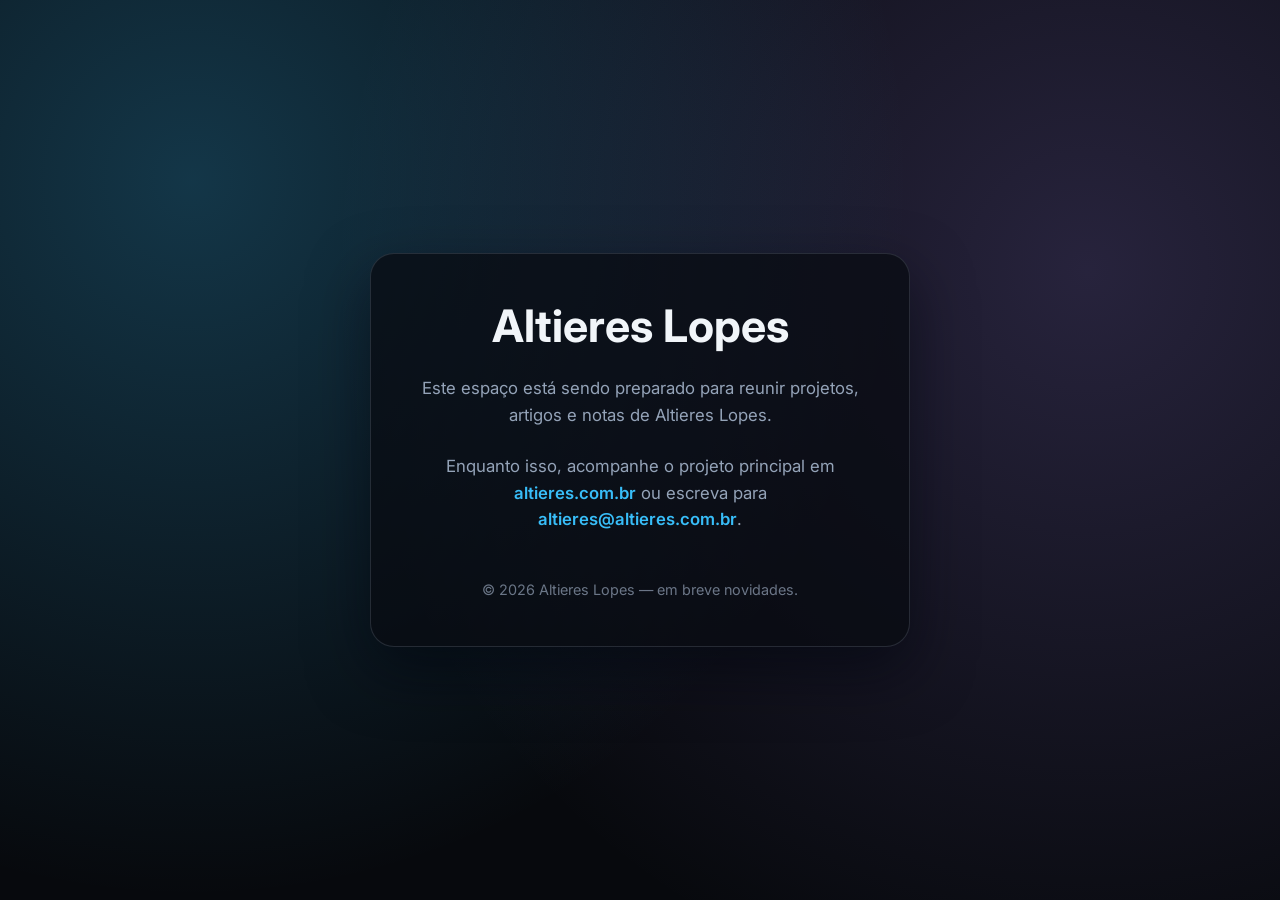
==== index.html @ b50a8c2a "first commit" ====
<!DOCTYPE html>
<html lang="pt-BR">
  <head>
    <meta charset="utf-8" />
    <meta name="viewport" content="width=device-width, initial-scale=1" />
    <title>Altieres Lopes — site em construção</title>
    <link rel="preconnect" href="https://fonts.googleapis.com" />
    <link rel="preconnect" href="https://fonts.gstatic.com" crossorigin />
    <link href="https://fonts.googleapis.com/css2?family=Inter:wght@500;700&display=swap" rel="stylesheet" />
    <style>
      :root {
        --bg: #07090d;
        --fg: #f1f5f9;
        --muted: #94a3b8;
        --accent: #38bdf8;
      }
      * {
        box-sizing: border-box;
      }
      body {
        margin: 0;
        min-height: 100vh;
        display: grid;
        place-items: center;
        background: radial-gradient(circle at 15% 20%, rgba(56, 189, 248, 0.25), transparent 55%),
          radial-gradient(circle at 85% 30%, rgba(167, 139, 250, 0.2), transparent 60%),
          var(--bg);
        font-family: 'Inter', system-ui, -apple-system, BlinkMacSystemFont, 'Segoe UI', sans-serif;
        color: var(--fg);
        text-align: center;
        padding: 3rem 1.5rem;
      }
      main {
        max-width: 540px;
        display: grid;
        gap: 1.5rem;
        background: rgba(8, 11, 18, 0.75);
        border: 1px solid rgba(148, 163, 184, 0.2);
        border-radius: 24px;
        padding: 3rem 2.5rem;
        box-shadow: 0 24px 60px rgba(2, 6, 14, 0.55);
      }
      h1 {
        margin: 0;
        font-size: clamp(2rem, 5vw, 2.8rem);
        line-height: 1.1;
      }
      p {
        margin: 0;
        color: var(--muted);
        font-size: 1.05rem;
        line-height: 1.6;
      }
      a {
        color: var(--accent);
        font-weight: 600;
        text-decoration: none;
      }
      a:hover,
      a:focus {
        text-decoration: underline;
      }
      footer {
        margin-top: 1.5rem;
        font-size: 0.9rem;
        color: rgba(148, 163, 184, 0.7);
      }
    </style>
  </head>
  <body>
    <main>
      <h1>Altieres Lopes</h1>
      <p>Este espaço está sendo preparado para reunir projetos, artigos e notas de Altieres Lopes.</p>
      <p>
        Enquanto isso, acompanhe o projeto principal em
        <a href="https://altieres.com.br">altieres.com.br</a> ou escreva para
        <a href="mailto:altieres@altieres.com.br">altieres@altieres.com.br</a>.
      </p>
      <footer>&copy; <span id="year"></span> Altieres Lopes — em breve novidades.</footer>
    </main>
    <script>
      document.getElementById('year').textContent = new Date().getFullYear();
    </script>
  </body>
</html>
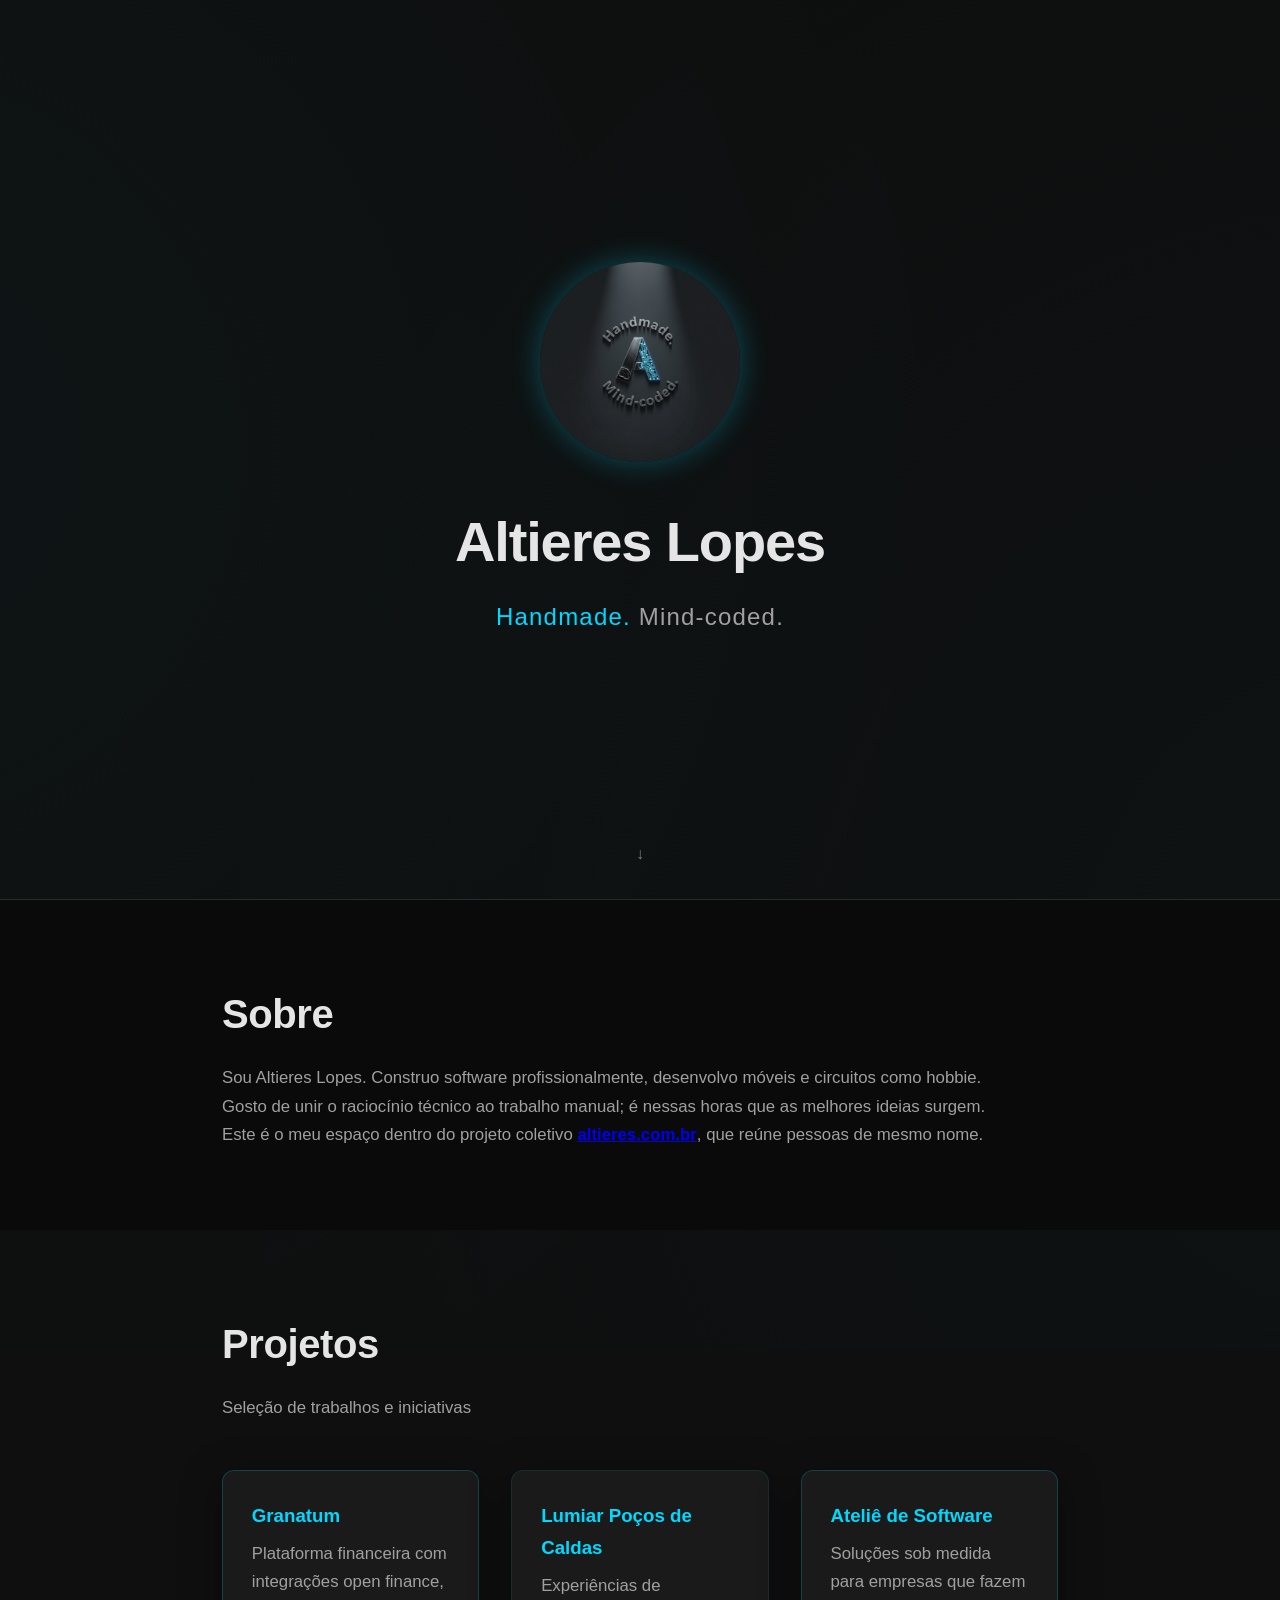
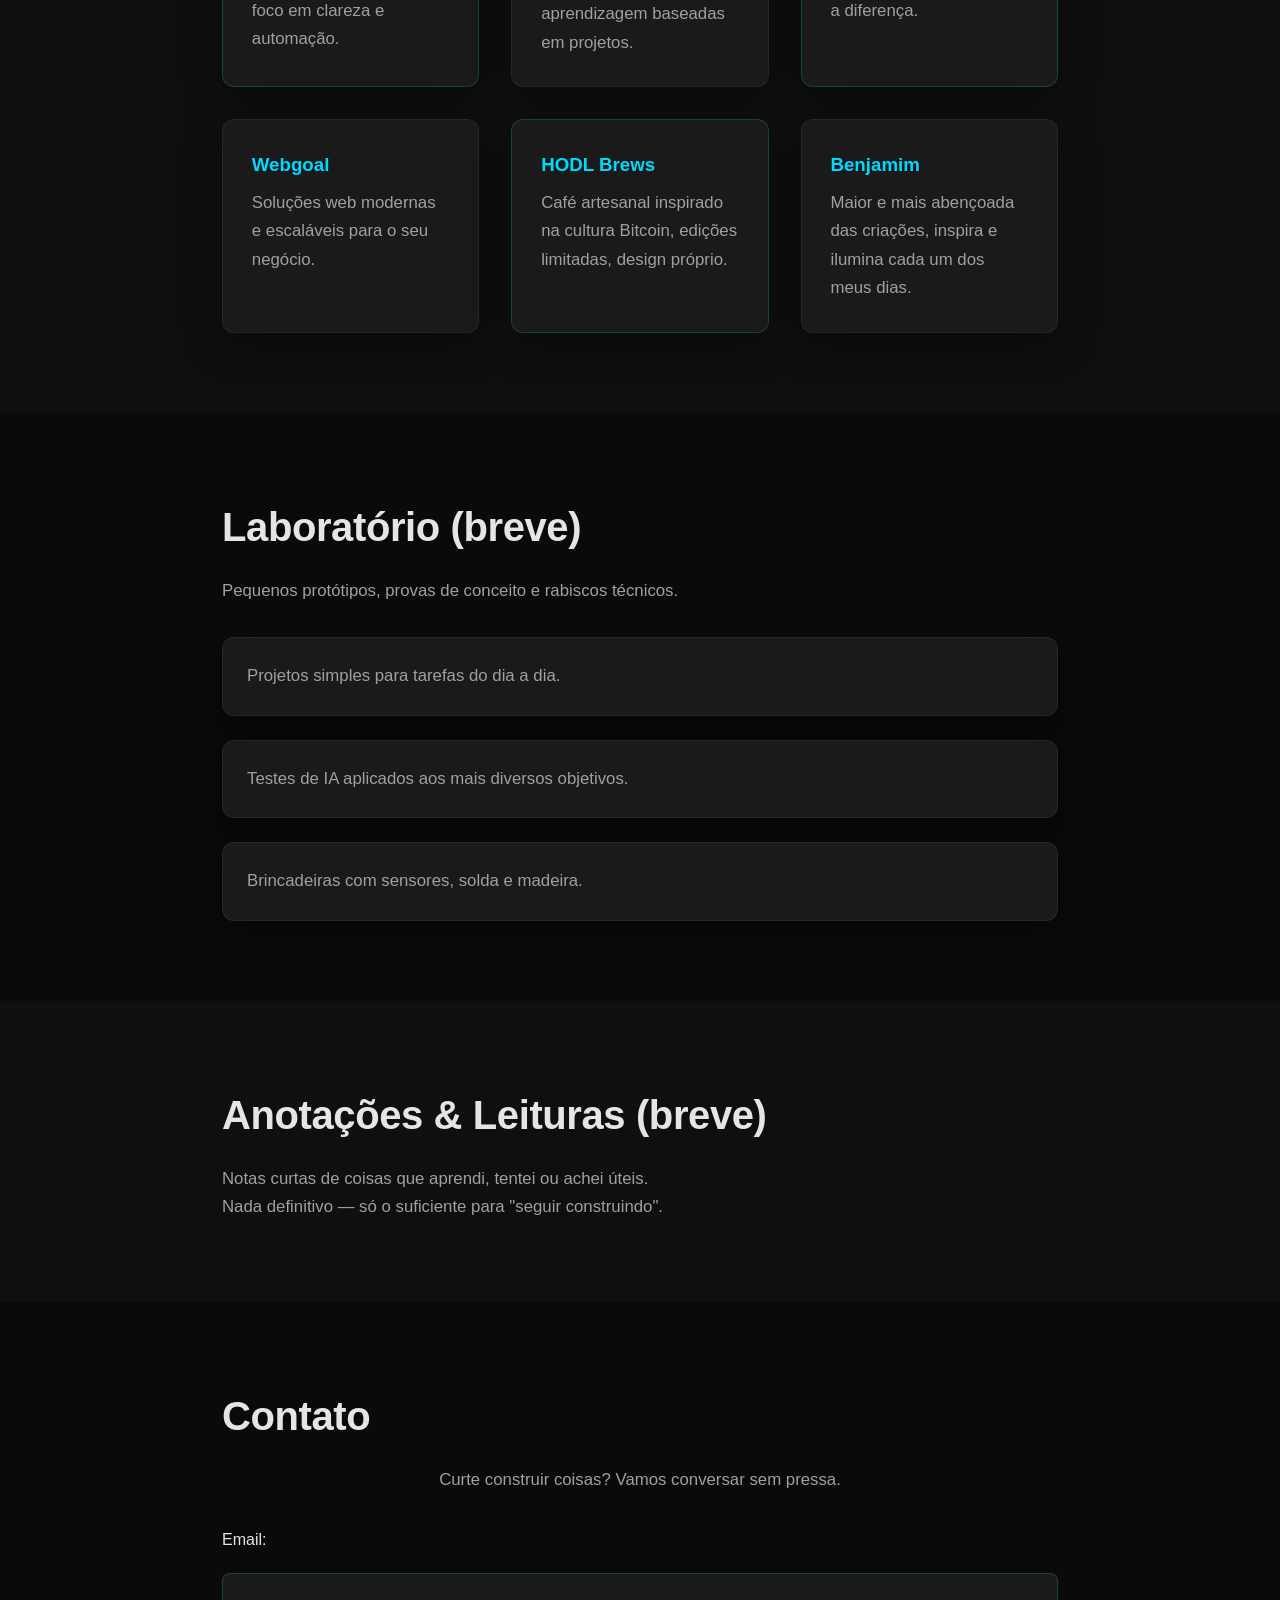
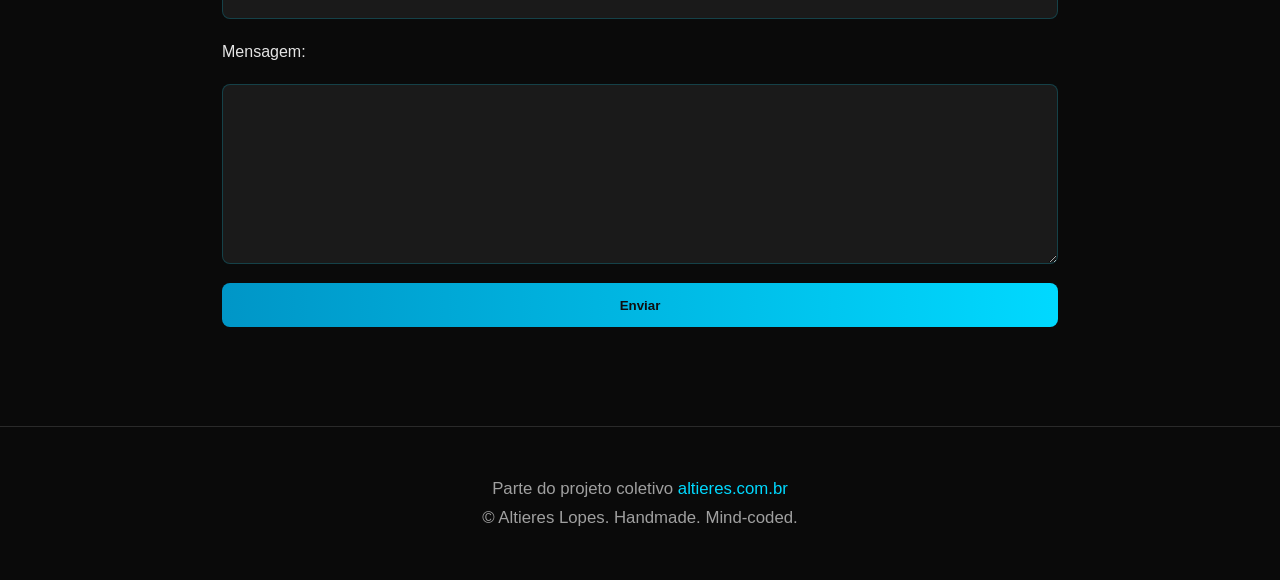
==== commit 5a11aca5: "site v1" ====
--- a/index.html
+++ b/index.html
@@ -1,85 +1,163 @@
 <!DOCTYPE html>
-<html lang="pt-BR">
-  <head>
-    <meta charset="utf-8" />
-    <meta name="viewport" content="width=device-width, initial-scale=1" />
-    <title>Altieres Lopes — site em construção</title>
-    <link rel="preconnect" href="https://fonts.googleapis.com" />
-    <link rel="preconnect" href="https://fonts.gstatic.com" crossorigin />
-    <link href="https://fonts.googleapis.com/css2?family=Inter:wght@500;700&display=swap" rel="stylesheet" />
-    <style>
-      :root {
-        --bg: #07090d;
-        --fg: #f1f5f9;
-        --muted: #94a3b8;
-        --accent: #38bdf8;
-      }
-      * {
-        box-sizing: border-box;
-      }
-      body {
-        margin: 0;
-        min-height: 100vh;
-        display: grid;
-        place-items: center;
-        background: radial-gradient(circle at 15% 20%, rgba(56, 189, 248, 0.25), transparent 55%),
-          radial-gradient(circle at 85% 30%, rgba(167, 139, 250, 0.2), transparent 60%),
-          var(--bg);
-        font-family: 'Inter', system-ui, -apple-system, BlinkMacSystemFont, 'Segoe UI', sans-serif;
-        color: var(--fg);
-        text-align: center;
-        padding: 3rem 1.5rem;
-      }
-      main {
-        max-width: 540px;
-        display: grid;
-        gap: 1.5rem;
-        background: rgba(8, 11, 18, 0.75);
-        border: 1px solid rgba(148, 163, 184, 0.2);
-        border-radius: 24px;
-        padding: 3rem 2.5rem;
-        box-shadow: 0 24px 60px rgba(2, 6, 14, 0.55);
-      }
-      h1 {
-        margin: 0;
-        font-size: clamp(2rem, 5vw, 2.8rem);
-        line-height: 1.1;
-      }
-      p {
-        margin: 0;
-        color: var(--muted);
-        font-size: 1.05rem;
-        line-height: 1.6;
-      }
-      a {
-        color: var(--accent);
-        font-weight: 600;
-        text-decoration: none;
-      }
-      a:hover,
-      a:focus {
-        text-decoration: underline;
-      }
-      footer {
-        margin-top: 1.5rem;
-        font-size: 0.9rem;
-        color: rgba(148, 163, 184, 0.7);
-      }
-    </style>
-  </head>
-  <body>
-    <main>
-      <h1>Altieres Lopes</h1>
-      <p>Este espaço está sendo preparado para reunir projetos, artigos e notas de Altieres Lopes.</p>
-      <p>
-        Enquanto isso, acompanhe o projeto principal em
-        <a href="https://altieres.com.br">altieres.com.br</a> ou escreva para
-        <a href="mailto:altieres@altieres.com.br">altieres@altieres.com.br</a>.
-      </p>
-      <footer>&copy; <span id="year"></span> Altieres Lopes — em breve novidades.</footer>
-    </main>
+<html lang="pt-br">
+<head>
+    <meta charset="UTF-8">
+    <meta name="viewport" content="width=device-width, initial-scale=1.0">
+    <title>Altieres Lopes — Handmade. Mind-coded.</title>
+    <link rel="stylesheet" href="styles.css">
+</head>
+<body>
+    <!-- Header / Hero -->
+    <header>
+        <div class="container">
+            <div class="logo-container">
+                <img src="a-logo.jpg" alt="Altieres Lopes Logo">
+            </div>
+            <h1>Altieres Lopes</h1>
+            <p class="tagline"><span>Handmade.</span> Mind-coded.</p>
+        </div>
+        <div class="scroll-indicator">↓</div>
+    </header>
+
+    <!-- Sobre -->
+    <section id="sobre">
+        <div class="container">
+            <h2>Sobre</h2>
+            <p>Sou Altieres Lopes. Construo software profissionalmente, desenvolvo móveis e circuitos como hobbie.</p>
+            <p>Gosto de unir o raciocínio técnico ao trabalho manual; é nessas horas que as melhores ideias surgem.</p>
+            <p class="now-content">
+              Este é o meu espaço dentro do projeto coletivo <a href="https://altieres.com.br" target="_blank" rel="noopener noreferrer"><strong>altieres.com.br</strong></a>, que reúne pessoas de mesmo nome.
+            </p>
+        </div>
+    </section>
+
+    <!-- Projetos -->
+    <section id="projetos">
+        <div class="container">
+            <h2>Projetos</h2>
+            <p>Seleção de trabalhos e iniciativas</p>
+            <div class="projects-grid">
+              <a href="https://www.granatum.com.br/" target="_blank" rel="noopener noreferrer" class="card">
+                <h3>Granatum</h3>
+                <p>Plataforma financeira com integrações open finance, foco em clareza e automação.</p>
+              </a>
+              <a href="https://www.escolalumiarpocos.com.br/" target="_blank" rel="noopener noreferrer" class="card">
+                <h3>Lumiar Poços de Caldas</h3>
+                <p>Experiências de aprendizagem baseadas em projetos.</p>
+              </a>
+              <a href="https://atelie.software/" target="_blank" rel="noopener noreferrer" class="card">
+                <h3>Ateliê de Software</h3>
+                <p>Soluções sob medida para empresas que fazem a diferença.</p>
+              </a>
+              <a href="https://webgoal.com.br/" target="_blank" rel="noopener noreferrer" class="card">
+                <h3>Webgoal</h3>
+                <p>Soluções web modernas e escaláveis para o seu negócio.</p>
+              </a>
+              <div class="card">
+                  <h3>HODL Brews</h3>
+                  <p>Café artesanal inspirado na cultura Bitcoin, edições limitadas, design próprio.</p>
+              </div>
+              <div class="card">
+                  <h3>Benjamim</h3>
+                  <p>Maior e mais abençoada das criações, inspira e ilumina cada um dos meus dias.</p>
+              </div>
+            </div>
+        </div>
+    </section>
+
+    <!-- Laboratório -->
+    <section id="laboratorio">
+        <div class="container">
+            <h2>Laboratório (breve)</h2>
+            <p>Pequenos protótipos, provas de conceito e rabiscos técnicos.</p>
+            <ul class="lab-list">
+                <li>Projetos simples para tarefas do dia a dia.</li>
+                <li>Testes de IA aplicados aos mais diversos objetivos.</li>
+                <li>Brincadeiras com sensores, solda e madeira.</li>
+            </ul>
+        </div>
+    </section>
+
+    <!-- Anotações -->
+    <section id="anotacoes">
+        <div class="container">
+            <h2>Anotações & Leituras (breve)</h2>
+            <p>Notas curtas de coisas que aprendi, tentei ou achei úteis.</p>
+            <p>Nada definitivo — só o suficiente para "seguir construindo".</p>
+        </div>
+    </section>
+
+    <!-- Contato -->
+    <section id="contato">
+        <div class="container">
+            <h2>Contato</h2>
+            <p style="text-align: center;">Curte construir coisas? Vamos conversar sem pressa.</p>
+
+            <form id="my-form" action="https://formspree.io/f/xnngogla" method="POST">
+                <label for="email">Email:</label>
+                <input type="email" id="email" name="email" required>
+
+                <label for="message">Mensagem:</label>
+                <textarea id="message" name="message" required></textarea>
+
+                <button id="my-form-button" type="submit">Enviar</button>
+                <p id="my-form-status"></p>
+            </form>
+        </div>
+    </section>
+
+    <!-- Footer -->
+    <footer>
+        <div class="container">
+            <p>Parte do projeto coletivo <a href="https://altieres.com.br" target="_blank">altieres.com.br</a></p>
+            <p>© Altieres Lopes. Handmade. Mind-coded.</p>
+        </div>
+    </footer>
+
+    <!-- Form Script -->
     <script>
-      document.getElementById('year').textContent = new Date().getFullYear();
+        var form = document.getElementById("my-form");
+
+        async function handleSubmit(event) {
+            event.preventDefault();
+            var status = document.getElementById("my-form-status");
+            var button = document.getElementById("my-form-button");
+            var data = new FormData(event.target);
+
+            button.disabled = true;
+            button.textContent = "Enviando...";
+
+            fetch(event.target.action, {
+                method: form.method,
+                body: data,
+                headers: {
+                    'Accept': 'application/json'
+                }
+            }).then(response => {
+                if (response.ok) {
+                    status.innerHTML = "Obrigado! Sua mensagem foi enviada com sucesso.";
+                    status.className = "success";
+                    form.reset();
+                } else {
+                    response.json().then(data => {
+                        if (Object.hasOwn(data, 'errors')) {
+                            status.innerHTML = data["errors"].map(error => error["message"]).join(", ");
+                        } else {
+                            status.innerHTML = "Ops! Houve um problema ao enviar sua mensagem.";
+                        }
+                        status.className = "error";
+                    });
+                }
+            }).catch(error => {
+                status.innerHTML = "Ops! Houve um problema ao enviar sua mensagem.";
+                status.className = "error";
+            }).finally(() => {
+                button.disabled = false;
+                button.textContent = "Enviar";
+            });
+        }
+
+        form.addEventListener("submit", handleSubmit);
     </script>
-  </body>
+</body>
 </html>
--- a/styles.css
+++ b/styles.css
@@ -0,0 +1,546 @@
+* {
+    margin: 0;
+    padding: 0;
+    box-sizing: border-box;
+}
+
+:root {
+    --bg-dark: #0f0f0f;
+    --bg-darker: #0a0a0a;
+    --bg-card: #1a1a1a;
+    --text-primary: #e5e5e5;
+    --text-secondary: #a0a0a0;
+    --accent-cyan: #00d9ff;
+    --accent-blue: #0096c7;
+    --accent-dim: #005f7a;
+    --border-color: #2a2a2a;
+}
+
+body {
+    font-family: -apple-system, BlinkMacSystemFont, "Segoe UI", "Roboto", "Oxygen", "Ubuntu", "Cantarell", sans-serif;
+    background: var(--bg-dark);
+    color: var(--text-primary);
+    line-height: 1.7;
+    overflow-x: hidden;
+}
+
+/* Background subtle effect */
+body::before {
+    content: "";
+    position: fixed;
+    top: -50%;
+    left: -50%;
+    width: 200%;
+    height: 200%;
+    background:
+        radial-gradient(circle at 20% 50%, rgba(0, 217, 255, 0.03) 0%, transparent 50%),
+        radial-gradient(circle at 80% 80%, rgba(0, 150, 199, 0.03) 0%, transparent 50%);
+    z-index: -1;
+    animation: bgShift 20s ease infinite;
+}
+
+@keyframes bgShift {
+    0%, 100% { transform: translate(0, 0); }
+    50% { transform: translate(-10%, -10%); }
+}
+
+.container {
+    max-width: 900px;
+    margin: 0 auto;
+    padding: 0 2rem;
+}
+
+/* Header / Hero */
+header {
+    min-height: 100vh;
+    display: flex;
+    flex-direction: column;
+    justify-content: center;
+    align-items: center;
+    text-align: center;
+    position: relative;
+    border-bottom: 1px solid var(--border-color);
+}
+
+.logo-container {
+    margin: 0 auto 2rem;
+    animation: fadeInDown 1s ease;
+    width: 200px;
+    height: 200px;
+    border-radius: 50%;
+    overflow: hidden;
+    position: relative;
+    box-shadow: 0 0 30px rgba(0, 217, 255, 0.3);
+    transition: box-shadow 0.3s ease;
+}
+
+.logo-container img {
+    position: absolute;
+    inset: 0;
+    width: 100%;
+    height: 100%;
+    object-fit: cover;
+    object-position: center;
+    transition: transform 0.3s ease;
+    transform-origin: center;
+}
+
+.logo-container:hover {
+    box-shadow: 0 0 40px rgba(0, 217, 255, 0.5);
+}
+
+.logo-container img:hover {
+    transform: scale(1.05);
+}
+
+h1 {
+    font-size: 3.5rem;
+    font-weight: 700;
+    margin-bottom: 0.5rem;
+    letter-spacing: -0.02em;
+    animation: fadeInUp 1s ease 0.2s both;
+}
+
+.tagline {
+    font-size: 1.5rem;
+    color: var(--text-secondary);
+    font-weight: 300;
+    letter-spacing: 0.05em;
+    animation: fadeInUp 1s ease 0.4s both;
+}
+
+.tagline span {
+    color: var(--accent-cyan);
+}
+
+/* Scroll indicator */
+.scroll-indicator {
+    position: absolute;
+    bottom: 2rem;
+    left: 50%;
+    transform: translateX(-50%);
+    animation: bounce 2s infinite;
+    opacity: 0.5;
+}
+
+@keyframes bounce {
+    0%, 20%, 50%, 80%, 100% { transform: translateX(-50%) translateY(0); }
+    40% { transform: translateX(-50%) translateY(-10px); }
+    60% { transform: translateX(-50%) translateY(-5px); }
+}
+
+.scroll-indicator span {
+    display: block;
+    width: 25px;
+    height: 40px;
+    border: 2px solid var(--accent-cyan);
+    border-radius: 20px;
+    position: relative;
+}
+
+.scroll-indicator span::after {
+    content: "";
+    position: absolute;
+    top: 8px;
+    left: 50%;
+    transform: translateX(-50%);
+    width: 6px;
+    height: 6px;
+    background: var(--accent-cyan);
+    border-radius: 50%;
+    animation: scroll 2s infinite;
+}
+
+@keyframes scroll {
+    0% { opacity: 0; transform: translate(-50%, -10px); }
+    50% { opacity: 1; transform: translate(-50%, 5px); }
+    100% { opacity: 0; transform: translate(-50%, 20px); }
+}
+
+/* Navigation */
+nav {
+    position: fixed;
+    top: 0;
+    left: 0;
+    right: 0;
+    background: rgba(15, 15, 15, 0.8);
+    backdrop-filter: blur(10px);
+    padding: 1.5rem 0;
+    z-index: 1000;
+    border-bottom: 1px solid rgba(42, 42, 42, 0.5);
+}
+
+nav ul {
+    display: flex;
+    justify-content: center;
+    gap: 2rem;
+    list-style: none;
+}
+
+nav a {
+    color: var(--text-primary);
+    text-decoration: none;
+    font-weight: 500;
+    letter-spacing: 0.08em;
+    text-transform: uppercase;
+    font-size: 0.85rem;
+    transition: color 0.2s ease;
+}
+
+nav a:hover {
+    color: var(--accent-cyan);
+}
+
+main {
+    margin-top: 15vh;
+}
+
+section {
+    padding: 5rem 0;
+}
+
+section:nth-child(even) {
+    background: var(--bg-darker);
+}
+
+h2 {
+    font-size: 2.5rem;
+    margin-bottom: 1rem;
+    letter-spacing: -0.01em;
+}
+
+p, li {
+    color: var(--text-secondary);
+    font-size: 1.05rem;
+}
+
+/* Section specific styling */
+#sobre .intro {
+    display: grid;
+    grid-template-columns: repeat(auto-fit, minmax(250px, 1fr));
+    gap: 2rem;
+    align-items: center;
+}
+
+#sobre .intro p {
+    color: var(--text-primary);
+    font-size: 1.2rem;
+}
+
+.highlight {
+    color: var(--accent-cyan);
+}
+
+.details {
+    margin-top: 2rem;
+    display: grid;
+    grid-template-columns: repeat(auto-fit, minmax(250px, 1fr));
+    gap: 2rem;
+}
+
+.details div {
+    background: var(--bg-card);
+    border-radius: 12px;
+    padding: 2rem;
+    border: 1px solid rgba(0, 217, 255, 0.1);
+    box-shadow: 0 10px 40px rgba(0, 0, 0, 0.4);
+    transition: transform 0.3s ease, border 0.3s ease;
+}
+
+.details div:hover {
+    transform: translateY(-5px);
+    border: 1px solid rgba(0, 217, 255, 0.3);
+}
+
+.details h3 {
+    margin-bottom: 0.5rem;
+    color: var(--accent-cyan);
+    font-size: 1.3rem;
+}
+
+.details p {
+    margin-bottom: 0.5rem;
+}
+
+/* Skills */
+.skills-grid {
+    display: grid;
+    grid-template-columns: repeat(auto-fit, minmax(200px, 1fr));
+    gap: 2rem;
+    margin-top: 2rem;
+}
+
+.skill-card {
+    background: var(--bg-card);
+    border-radius: 12px;
+    padding: 1.8rem;
+    border: 1px solid rgba(0, 217, 255, 0.1);
+    box-shadow: 0 10px 40px rgba(0, 0, 0, 0.4);
+    transition: transform 0.3s ease, border 0.3s ease;
+}
+
+.skill-card:hover {
+    transform: translateY(-5px);
+    border: 1px solid rgba(0, 217, 255, 0.3);
+}
+
+.skill-card h3 {
+    color: var(--accent-cyan);
+    margin-bottom: 1rem;
+}
+
+.skill-card ul {
+    list-style: none;
+    line-height: 2;
+}
+
+.skill-card ul li::before {
+    content: "•";
+    margin-right: 0.5rem;
+    color: var(--accent-cyan);
+}
+
+/* Projects */
+.projects-grid {
+    display: grid;
+    grid-template-columns: repeat(auto-fit, minmax(250px, 1fr));
+    gap: 2rem;
+    margin-top: 3rem;
+}
+
+.card {
+    background: var(--bg-card);
+    border-radius: 12px;
+    padding: 1.8rem;
+    border: 1px solid rgba(0, 217, 255, 0.1);
+    box-shadow: 0 10px 40px rgba(0, 0, 0, 0.4);
+    transition: transform 0.3s ease, border 0.3s ease;
+    text-decoration: none;
+    color: inherit;
+}
+
+.card:hover {
+    transform: translateY(-5px);
+    border: 1px solid rgba(0, 217, 255, 0.3);
+}
+
+.card h3 {
+    color: var(--accent-cyan);
+    margin-bottom: 0.5rem;
+}
+
+.card p {
+    color: var(--text-secondary);
+}
+
+/* Lab list */
+.lab-list {
+    margin-top: 2rem;
+    list-style: none;
+    display: grid;
+    gap: 1.5rem;
+}
+
+.lab-list li {
+    background: var(--bg-card);
+    padding: 1.5rem;
+    border-radius: 12px;
+    border: 1px solid rgba(0, 217, 255, 0.1);
+    box-shadow: 0 10px 40px rgba(0, 0, 0, 0.4);
+}
+
+/* Contact form */
+form {
+    margin-top: 2rem;
+    display: flex;
+    flex-direction: column;
+    gap: 1.2rem;
+}
+
+label {
+    font-weight: 500;
+    color: var(--text-primary);
+}
+
+input, textarea {
+    width: 100%;
+    padding: 0.9rem 1rem;
+    background: var(--bg-card);
+    border: 1px solid rgba(0, 217, 255, 0.2);
+    border-radius: 8px;
+    color: var(--text-primary);
+    transition: border 0.3s ease, box-shadow 0.3s ease;
+}
+
+input:focus, textarea:focus {
+    outline: none;
+    border: 1px solid rgba(0, 217, 255, 0.6);
+    box-shadow: 0 0 15px rgba(0, 217, 255, 0.2);
+}
+
+textarea {
+    height: 180px;
+    resize: vertical;
+}
+
+button {
+    padding: 0.9rem 1.5rem;
+    background: linear-gradient(90deg, var(--accent-blue), var(--accent-cyan));
+    border: none;
+    border-radius: 8px;
+    color: var(--bg-dark);
+    font-weight: 600;
+    cursor: pointer;
+    transition: transform 0.3s ease, box-shadow 0.3s ease;
+}
+
+button:hover {
+    transform: translateY(-3px);
+    box-shadow: 0 10px 25px rgba(0, 217, 255, 0.3);
+}
+
+#my-form-status {
+    text-align: center;
+    font-weight: 500;
+}
+
+#my-form-status.success {
+    color: #4ade80;
+}
+
+#my-form-status.error {
+    color: #f87171;
+}
+
+/* Footer */
+footer {
+    padding: 3rem 0;
+    background: var(--bg-darker);
+    border-top: 1px solid var(--border-color);
+}
+
+footer p {
+    color: var(--text-secondary);
+    text-align: center;
+}
+
+footer a {
+    color: var(--accent-cyan);
+    text-decoration: none;
+}
+
+footer a:hover {
+    text-decoration: underline;
+}
+
+/* Animations */
+@keyframes fadeInUp {
+    from {
+        opacity: 0;
+        transform: translateY(20px);
+    }
+    to {
+        opacity: 1;
+        transform: translateY(0);
+    }
+}
+
+@keyframes fadeInDown {
+    from {
+        opacity: 0;
+        transform: translateY(-20px);
+    }
+    to {
+        opacity: 1;
+        transform: translateY(0);
+    }
+}
+
+/* Responsive */
+@media (max-width: 768px) {
+    h1 {
+        font-size: 2.5rem;
+    }
+
+    .tagline {
+        font-size: 1.2rem;
+    }
+
+    nav ul {
+        flex-wrap: wrap;
+        gap: 1rem;
+    }
+
+    header {
+        padding: 2rem 0;
+    }
+
+    .logo-container {
+        width: 150px;
+        height: 150px;
+    }
+
+    .details {
+        grid-template-columns: 1fr;
+    }
+
+    .skills-grid {
+        grid-template-columns: 1fr;
+    }
+
+    .projects-grid {
+        grid-template-columns: 1fr;
+    }
+}
+
+/* Utility classes */
+.section-caption {
+    font-size: 1rem;
+    color: var(--text-secondary);
+    letter-spacing: 0.02em;
+}
+
+.separator {
+    height: 1px;
+    background: linear-gradient(90deg, transparent, rgba(0, 217, 255, 0.3), transparent);
+    margin: 3rem 0;
+}
+
+.quote {
+    font-style: italic;
+    margin: 2rem 0;
+    padding: 1.5rem;
+    background: rgba(0, 217, 255, 0.05);
+    border-left: 3px solid var(--accent-cyan);
+    border-radius: 8px;
+}
+
+.mosaic {
+    display: grid;
+    grid-template-columns: repeat(auto-fit, minmax(200px, 1fr));
+    gap: 1rem;
+    margin-top: 2rem;
+}
+
+.mosaic img {
+    width: 100%;
+    border-radius: 12px;
+    border: 1px solid rgba(0, 217, 255, 0.1);
+}
+
+.projects-grid .card:nth-child(odd) {
+    border-color: rgba(0, 217, 255, 0.2);
+}
+
+.projects-grid .card:nth-child(even) {
+    border-color: rgba(0, 217, 255, 0.1);
+}
+
+@media (prefers-reduced-motion: reduce) {
+    *, *::before, *::after {
+        animation-duration: 0.01ms !important;
+        animation-iteration-count: 1 !important;
+        transition-duration: 0.01ms !important;
+        scroll-behavior: auto !important;
+    }
+}
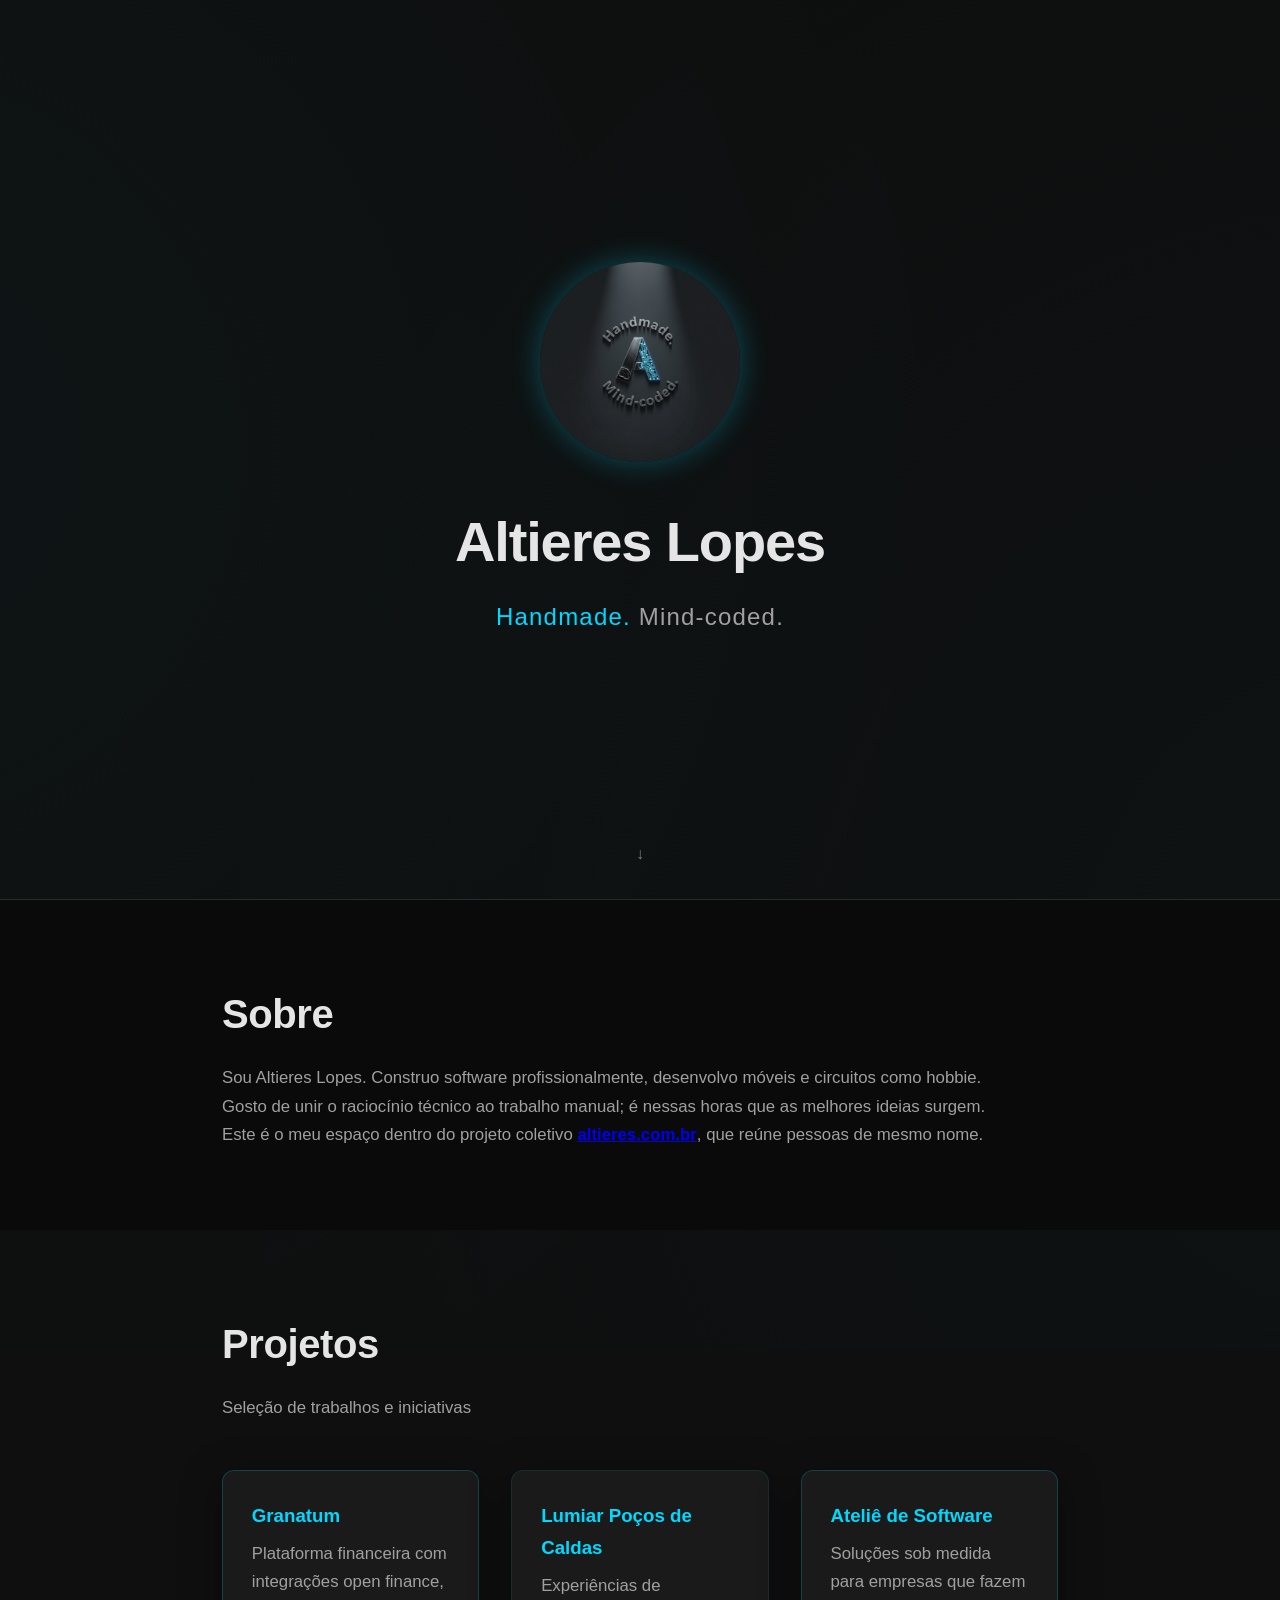
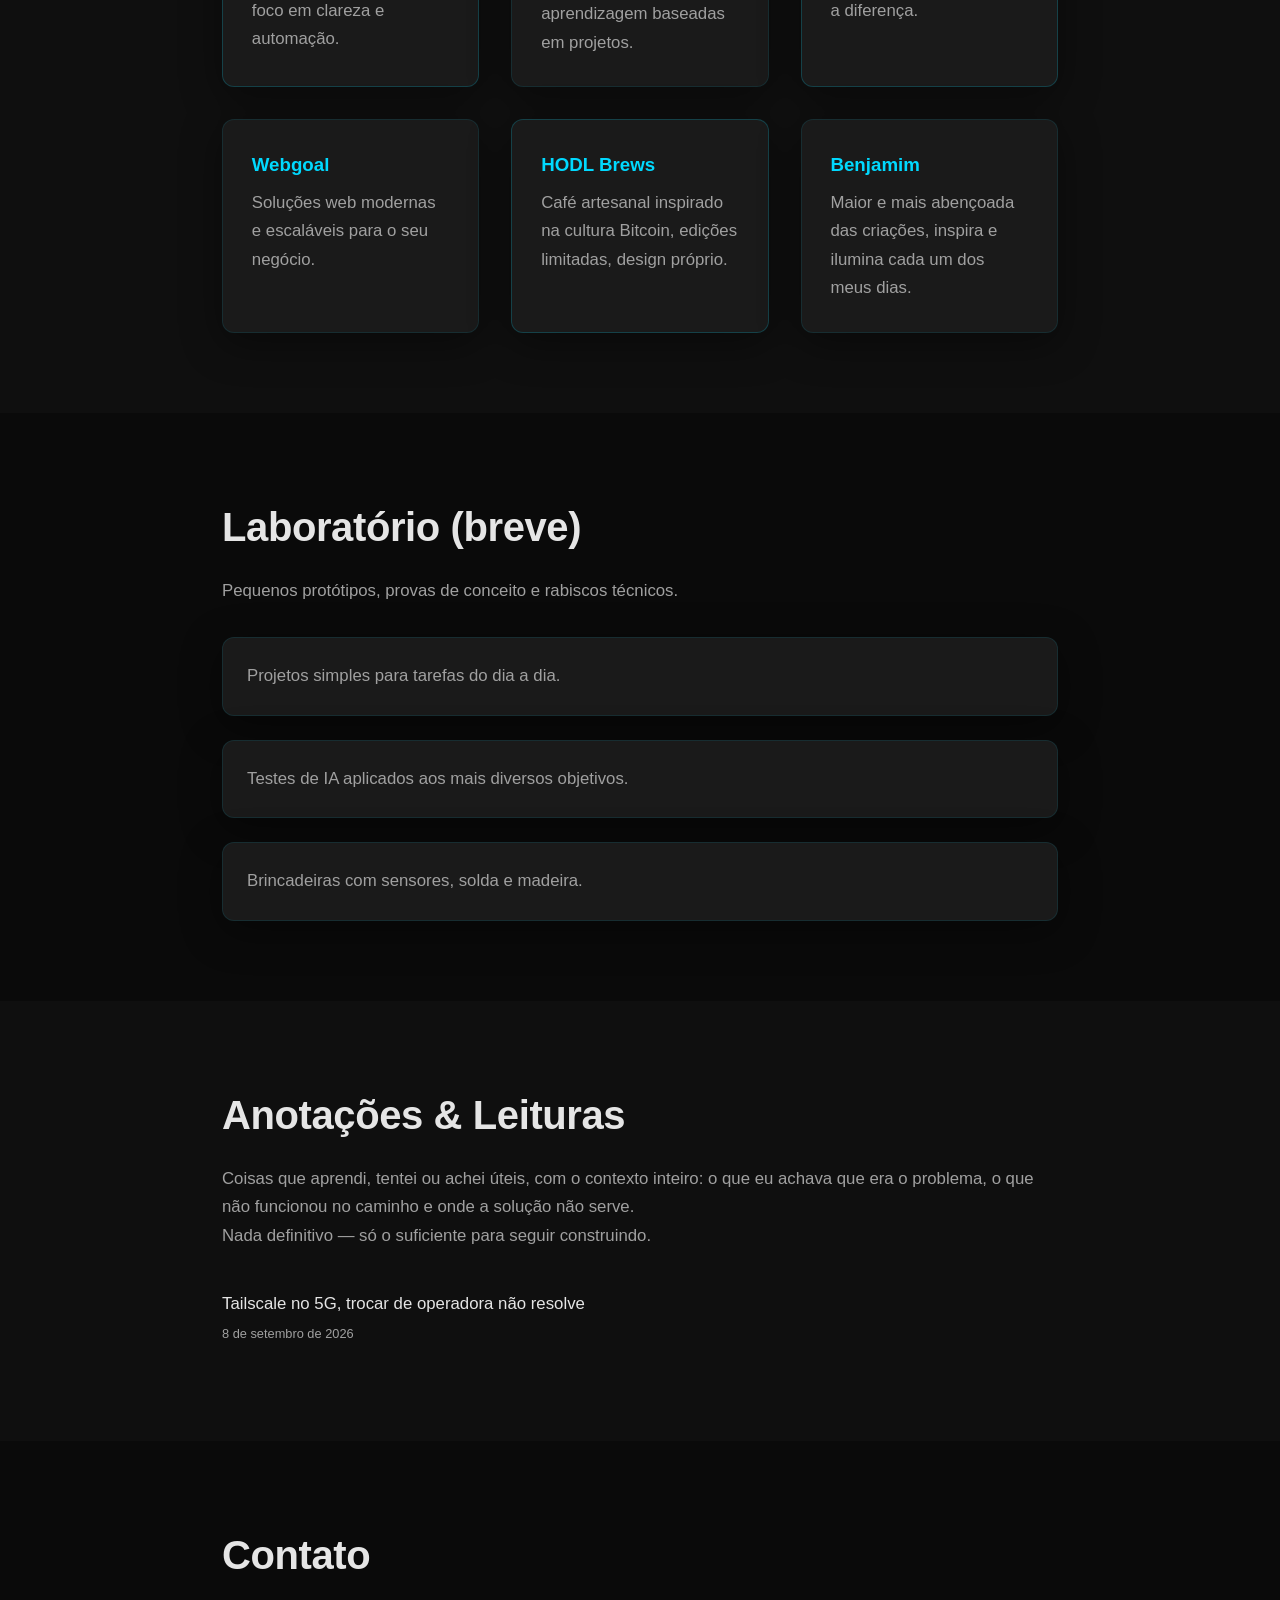
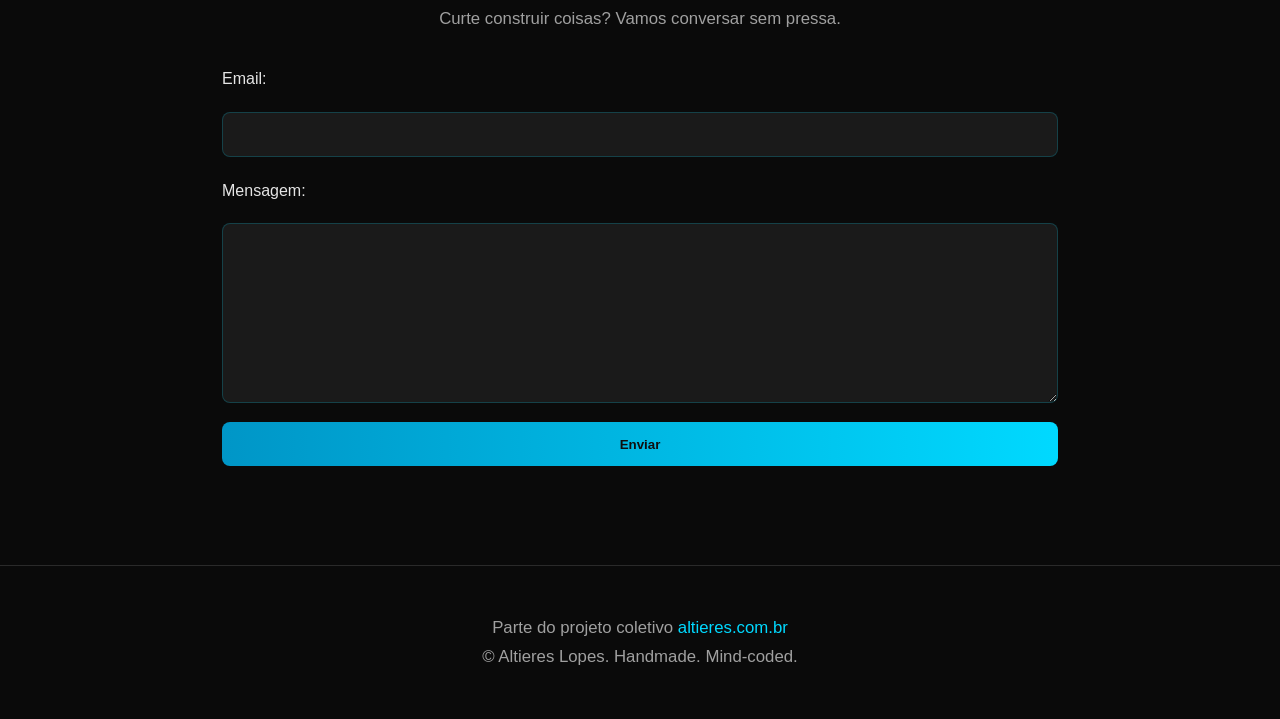
==== commit 441e2f33: "Primeira anotação: Tailscale no 5G e MTU Estreia a seção Anotações & Leituras com o post sobre o ace" ====
--- a/index.html
+++ b/index.html
@@ -81,9 +81,17 @@
     <!-- Anotações -->
     <section id="anotacoes">
         <div class="container">
-            <h2>Anotações & Leituras (breve)</h2>
-            <p>Notas curtas de coisas que aprendi, tentei ou achei úteis.</p>
-            <p>Nada definitivo — só o suficiente para "seguir construindo".</p>
+            <h2>Anotações &amp; Leituras</h2>
+            <p>Coisas que aprendi, tentei ou achei úteis, com o contexto inteiro:
+            o que eu achava que era o problema, o que não funcionou no caminho e
+            onde a solução não serve.</p>
+            <p>Nada definitivo — só o suficiente para seguir construindo.</p>
+            <ul class="notes-list">
+                <li>
+                    <a href="anotacoes/tailscale-mtu-5g.html">Tailscale no 5G, trocar de operadora não resolve</a>
+                    <span class="note-date">8 de setembro de 2026</span>
+                </li>
+            </ul>
         </div>
     </section>
 
--- a/styles.css
+++ b/styles.css
@@ -544,3 +544,143 @@
         scroll-behavior: auto !important;
     }
 }
+
+/* ============ Posts (Anotações) ============ */
+.post {
+    padding: 60px 0 40px;
+    max-width: 760px;
+    margin: 0 auto;
+}
+
+.post .container {
+    text-align: left;
+}
+
+.post-back a {
+    color: var(--text-secondary);
+    text-decoration: none;
+    font-size: 0.9rem;
+}
+
+.post-back a:hover {
+    color: var(--accent-cyan);
+}
+
+.post-title {
+    font-size: 2rem;
+    line-height: 1.25;
+    margin: 24px 0 8px;
+    color: var(--text-primary);
+    text-align: left;
+}
+
+.post-meta {
+    color: var(--text-secondary);
+    font-size: 0.85rem;
+    margin-bottom: 40px;
+}
+
+.post h2 {
+    font-size: 1.3rem;
+    text-align: left;
+    margin: 40px 0 16px;
+    color: var(--accent-cyan);
+}
+
+.post p {
+    line-height: 1.75;
+    color: var(--text-primary);
+    margin: 0 0 20px;
+}
+
+.post li {
+    line-height: 1.75;
+    color: var(--text-primary);
+}
+
+.post ul {
+    margin: 0 0 20px 20px;
+}
+
+.post li {
+    margin-bottom: 10px;
+}
+
+.post strong {
+    color: var(--accent-cyan);
+}
+
+.post em {
+    color: var(--text-secondary);
+    font-style: italic;
+}
+
+/* Código */
+.post code {
+    font-family: "SF Mono", "Menlo", "Consolas", monospace;
+    font-size: 0.88em;
+    background: var(--bg-card);
+    border: 1px solid var(--border-color);
+    border-radius: 4px;
+    padding: 2px 6px;
+    color: var(--accent-cyan);
+}
+
+.post pre {
+    background: var(--bg-darker);
+    border: 1px solid var(--border-color);
+    border-left: 3px solid var(--accent-dim);
+    border-radius: 6px;
+    padding: 16px 20px;
+    margin: 20px 0;
+    overflow-x: auto;
+}
+
+.post pre code {
+    background: none;
+    border: none;
+    padding: 0;
+    color: var(--text-primary);
+    font-size: 0.85rem;
+    line-height: 1.6;
+    white-space: pre;
+}
+
+/* Lista de anotações na home */
+.notes-list {
+    list-style: none;
+    margin: 24px 0 0;
+    padding: 0;
+}
+
+.notes-list li {
+    border-bottom: 1px solid var(--border-color);
+    padding: 16px 0;
+}
+
+.notes-list li:last-child {
+    border-bottom: none;
+}
+
+.notes-list a {
+    color: var(--text-primary);
+    text-decoration: none;
+    font-size: 1.05rem;
+}
+
+.notes-list a:hover {
+    color: var(--accent-cyan);
+}
+
+.notes-list .note-date {
+    display: block;
+    color: var(--text-secondary);
+    font-size: 0.8rem;
+    margin-top: 4px;
+}
+
+@media (max-width: 600px) {
+    .post-title { font-size: 1.5rem; }
+    .post pre { padding: 12px 14px; }
+    .post pre code { font-size: 0.78rem; }
+}
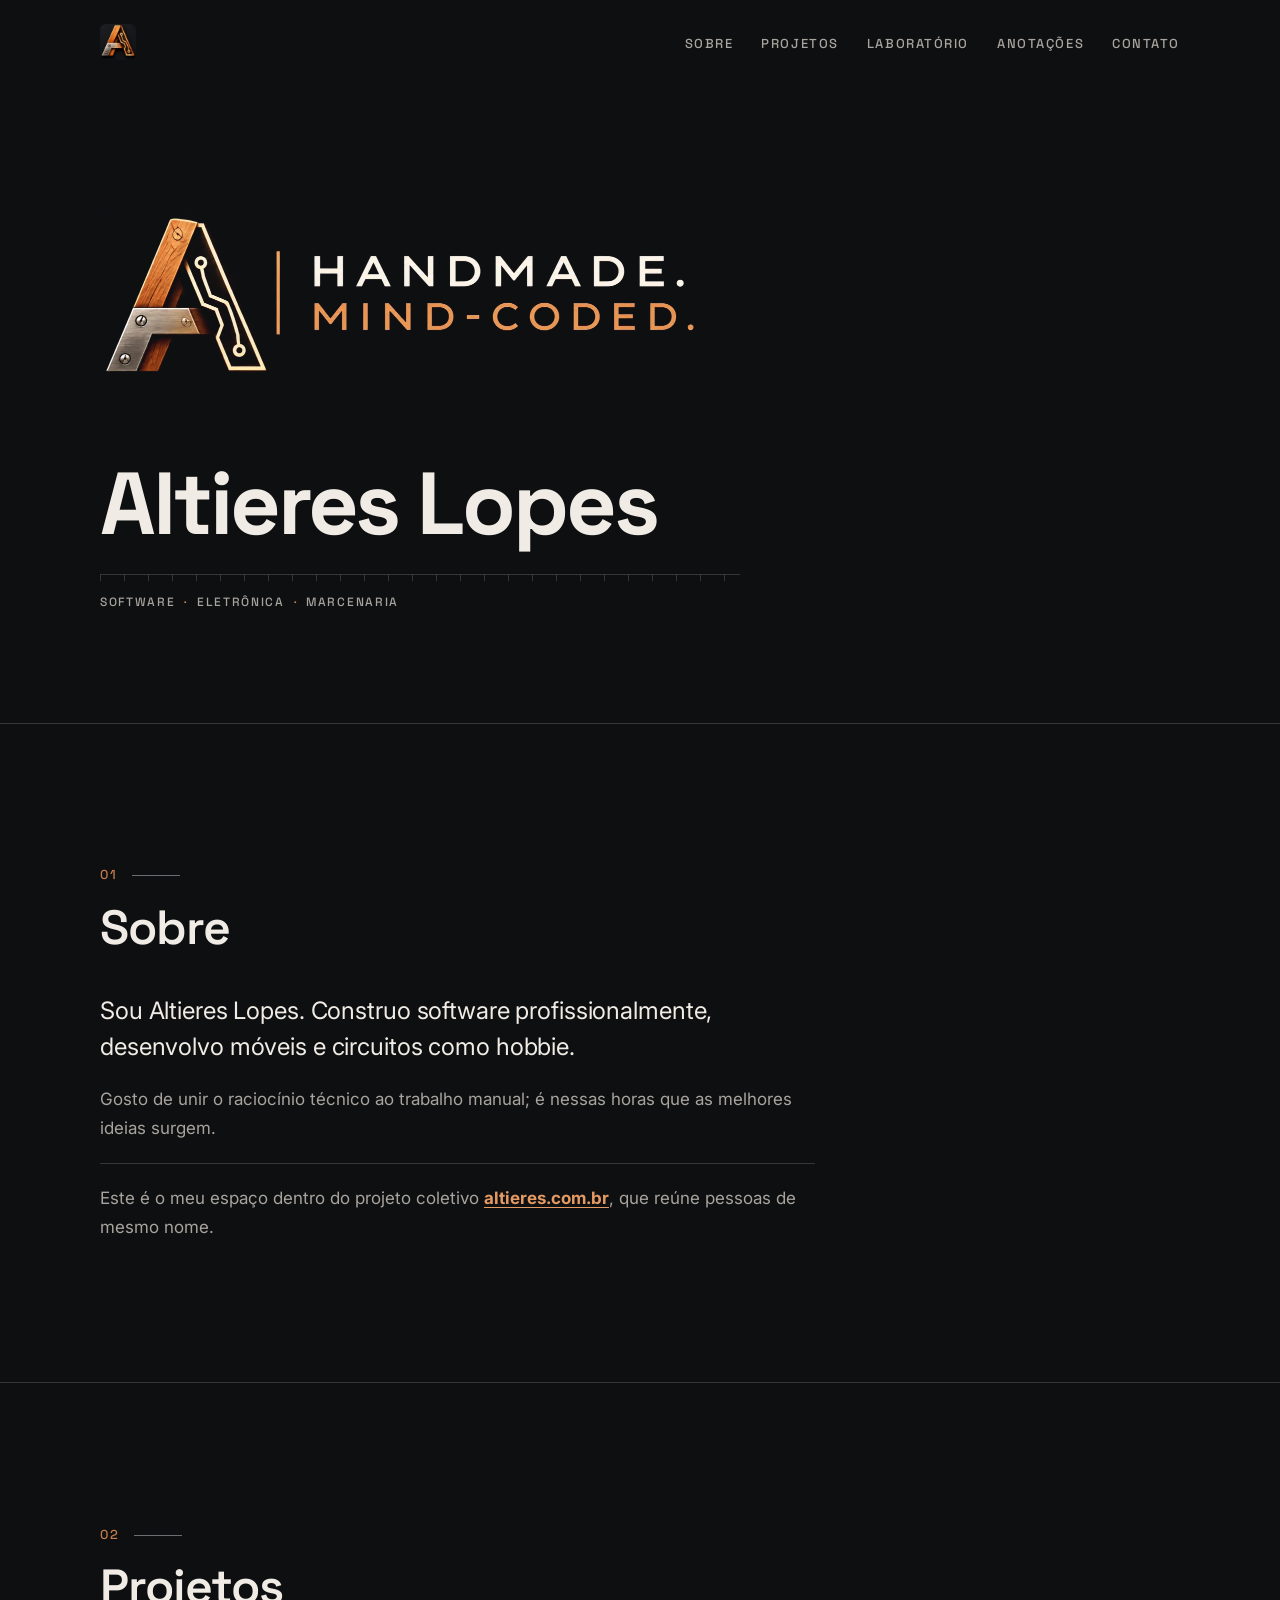
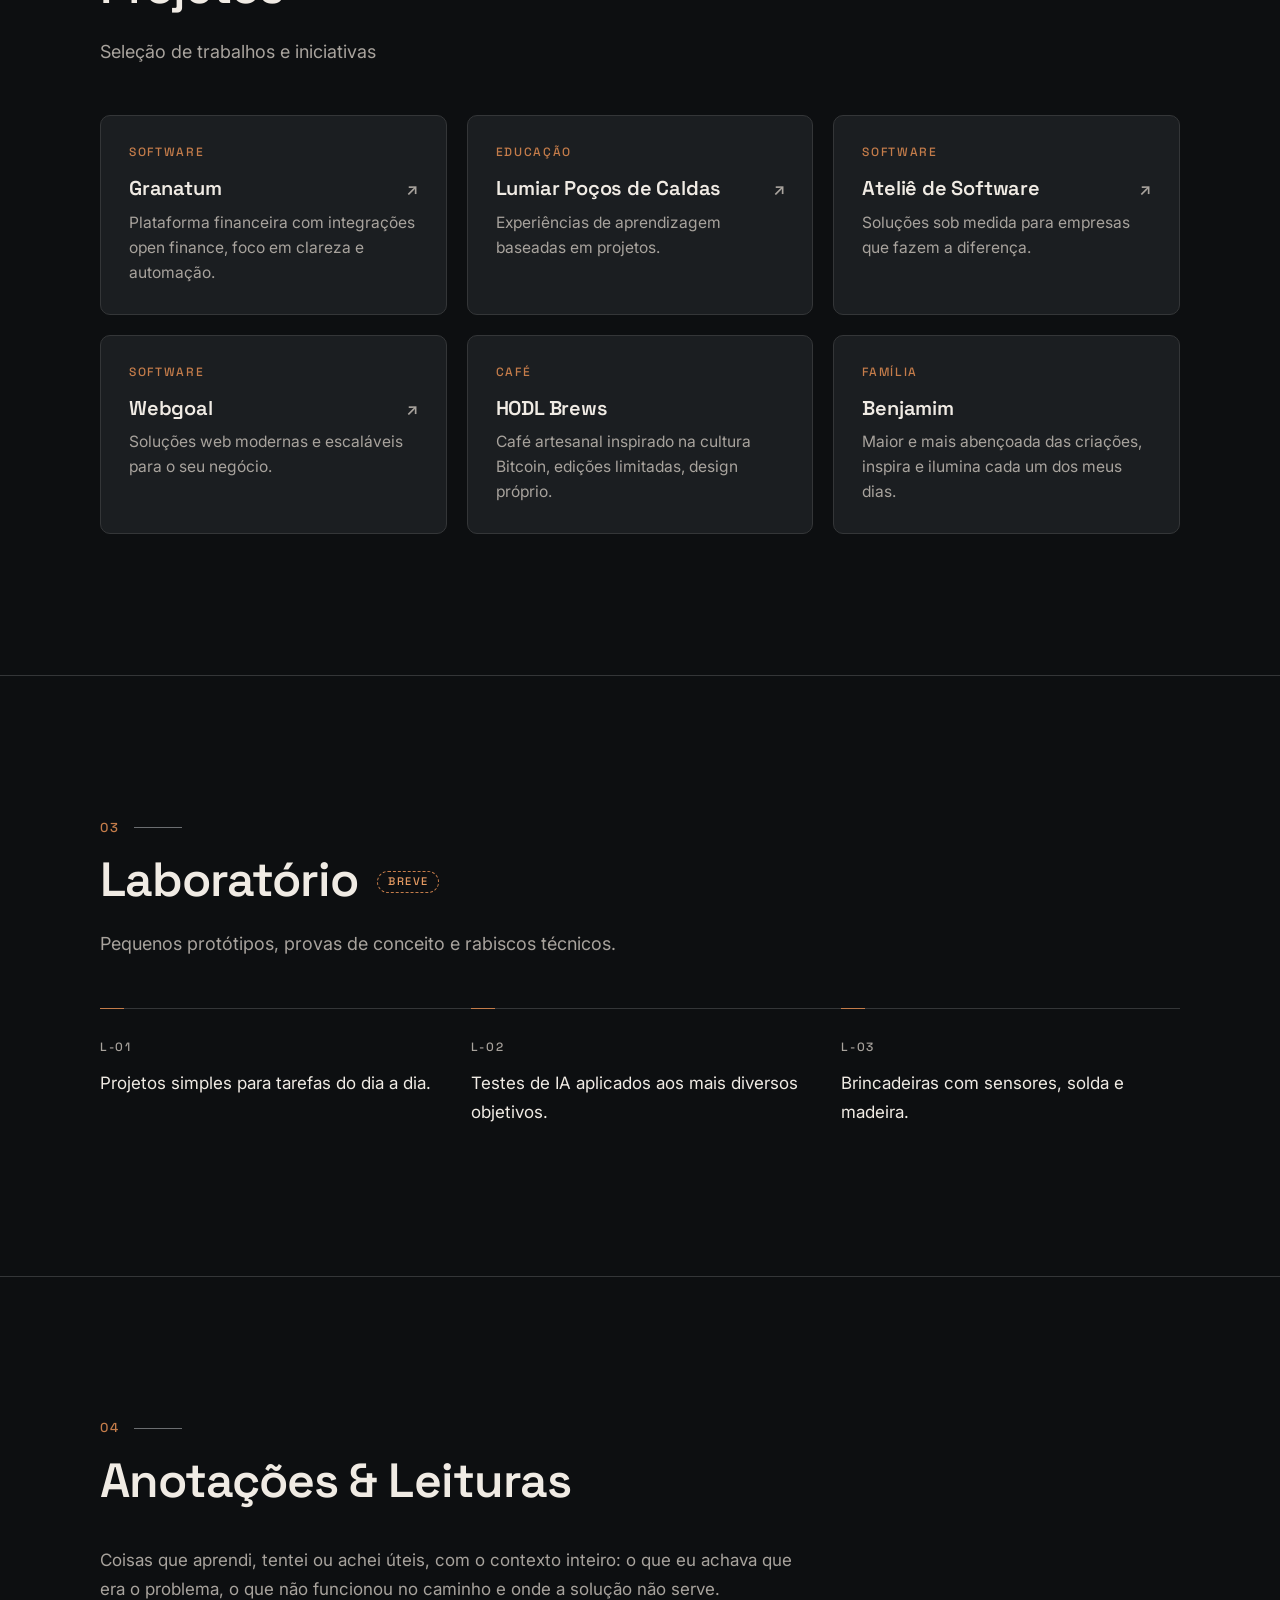
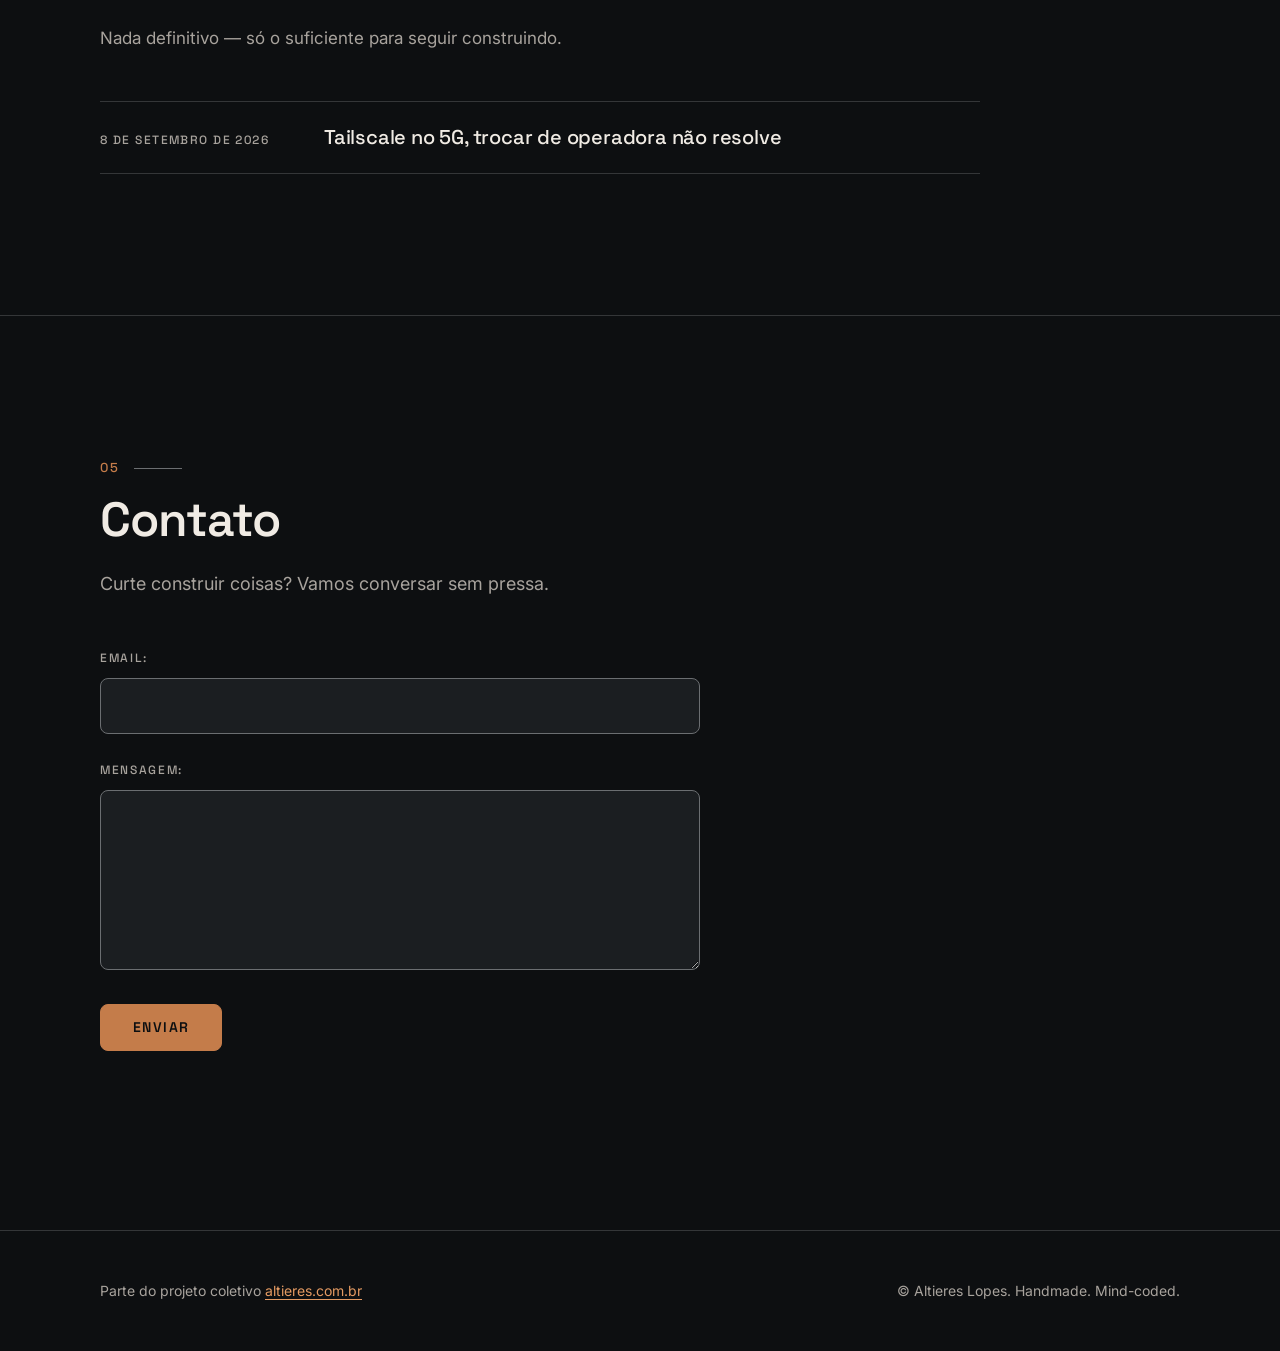
==== commit 3aab1468: "Nova identidade visual: Handmade. Mind-coded. Paleta grafite/marfim/cobre, Space Grotesk + Inter, no" ====
--- a/index.html
+++ b/index.html
@@ -4,60 +4,99 @@
     <meta charset="UTF-8">
     <meta name="viewport" content="width=device-width, initial-scale=1.0">
     <title>Altieres Lopes — Handmade. Mind-coded.</title>
+    <meta name="description" content="Altieres Lopes: software por profissão, móveis e circuitos por hobbie. Projetos, laboratório e anotações.">
+    <meta name="theme-color" content="#0D0F11">
+    <link rel="icon" type="image/png" href="assets/favicon.png">
+    <link rel="apple-touch-icon" href="assets/apple-touch-icon.png">
+    <link rel="preconnect" href="https://fonts.googleapis.com">
+    <link rel="preconnect" href="https://fonts.gstatic.com" crossorigin>
+    <link rel="stylesheet" href="https://fonts.googleapis.com/css2?family=Inter:wght@400;500&amp;family=Space+Grotesk:wght@500;600;700&amp;display=swap">
     <link rel="stylesheet" href="styles.css">
 </head>
 <body>
+    <a class="skip-link" href="#sobre">Pular para o conteúdo</a>
+
     <!-- Header / Hero -->
-    <header>
-        <div class="container">
-            <div class="logo-container">
-                <img src="a-logo.jpg" alt="Altieres Lopes Logo">
-            </div>
+    <header class="site-header">
+        <div class="container topbar">
+            <a class="brand-mark" href="#topo" aria-label="Altieres Lopes, início">
+                <img src="assets/logo-a.webp" alt="" width="36" height="36">
+            </a>
+            <nav aria-label="Seções">
+                <ul>
+                    <li><a href="#sobre">Sobre</a></li>
+                    <li><a href="#projetos">Projetos</a></li>
+                    <li><a href="#laboratorio">Laboratório</a></li>
+                    <li><a href="#anotacoes">Anotações</a></li>
+                    <li><a href="#contato">Contato</a></li>
+                </ul>
+            </nav>
+        </div>
+
+        <div class="container hero" id="topo">
+            <picture class="hero-logo">
+                <source srcset="assets/logo-handmade-mind-coded.webp" type="image/webp">
+                <img src="assets/logo-handmade-mind-coded.jpg" alt="Logo: letra A metade madeira, metade circuito, com os dizeres Handmade. Mind-coded." width="1200" height="347" fetchpriority="high">
+            </picture>
             <h1>Altieres Lopes</h1>
-            <p class="tagline"><span>Handmade.</span> Mind-coded.</p>
-        </div>
-        <div class="scroll-indicator">↓</div>
+            <p class="label hero-disciplines">Software <span aria-hidden="true">·</span> Eletrônica <span aria-hidden="true">·</span> Marcenaria</p>
+        </div>
     </header>
 
+    <main>
     <!-- Sobre -->
     <section id="sobre">
         <div class="container">
-            <h2>Sobre</h2>
-            <p>Sou Altieres Lopes. Construo software profissionalmente, desenvolvo móveis e circuitos como hobbie.</p>
-            <p>Gosto de unir o raciocínio técnico ao trabalho manual; é nessas horas que as melhores ideias surgem.</p>
-            <p class="now-content">
-              Este é o meu espaço dentro do projeto coletivo <a href="https://altieres.com.br" target="_blank" rel="noopener noreferrer"><strong>altieres.com.br</strong></a>, que reúne pessoas de mesmo nome.
-            </p>
+            <div class="section-head">
+                <span class="section-index" aria-hidden="true">01</span>
+                <h2>Sobre</h2>
+            </div>
+            <div class="prose">
+                <p class="lead">Sou Altieres Lopes. Construo software profissionalmente, desenvolvo móveis e circuitos como hobbie.</p>
+                <p>Gosto de unir o raciocínio técnico ao trabalho manual; é nessas horas que as melhores ideias surgem.</p>
+                <p class="now-content">
+                  Este é o meu espaço dentro do projeto coletivo <a href="https://altieres.com.br" target="_blank" rel="noopener noreferrer"><strong>altieres.com.br</strong></a>, que reúne pessoas de mesmo nome.
+                </p>
+            </div>
         </div>
     </section>
 
     <!-- Projetos -->
     <section id="projetos">
         <div class="container">
-            <h2>Projetos</h2>
-            <p>Seleção de trabalhos e iniciativas</p>
+            <div class="section-head">
+                <span class="section-index" aria-hidden="true">02</span>
+                <h2>Projetos</h2>
+            </div>
+            <p class="section-intro">Seleção de trabalhos e iniciativas</p>
             <div class="projects-grid">
               <a href="https://www.granatum.com.br/" target="_blank" rel="noopener noreferrer" class="card">
-                <h3>Granatum</h3>
+                <span class="label card-category">Software</span>
+                <h3>Granatum <span class="card-arrow" aria-hidden="true">↗</span></h3>
                 <p>Plataforma financeira com integrações open finance, foco em clareza e automação.</p>
               </a>
               <a href="https://www.escolalumiarpocos.com.br/" target="_blank" rel="noopener noreferrer" class="card">
-                <h3>Lumiar Poços de Caldas</h3>
+                <span class="label card-category">Educação</span>
+                <h3>Lumiar Poços de Caldas <span class="card-arrow" aria-hidden="true">↗</span></h3>
                 <p>Experiências de aprendizagem baseadas em projetos.</p>
               </a>
               <a href="https://atelie.software/" target="_blank" rel="noopener noreferrer" class="card">
-                <h3>Ateliê de Software</h3>
+                <span class="label card-category">Software</span>
+                <h3>Ateliê de Software <span class="card-arrow" aria-hidden="true">↗</span></h3>
                 <p>Soluções sob medida para empresas que fazem a diferença.</p>
               </a>
               <a href="https://webgoal.com.br/" target="_blank" rel="noopener noreferrer" class="card">
-                <h3>Webgoal</h3>
+                <span class="label card-category">Software</span>
+                <h3>Webgoal <span class="card-arrow" aria-hidden="true">↗</span></h3>
                 <p>Soluções web modernas e escaláveis para o seu negócio.</p>
               </a>
               <div class="card">
+                  <span class="label card-category">Café</span>
                   <h3>HODL Brews</h3>
                   <p>Café artesanal inspirado na cultura Bitcoin, edições limitadas, design próprio.</p>
               </div>
               <div class="card">
+                  <span class="label card-category">Família</span>
                   <h3>Benjamim</h3>
                   <p>Maior e mais abençoada das criações, inspira e ilumina cada um dos meus dias.</p>
               </div>
@@ -68,28 +107,36 @@
     <!-- Laboratório -->
     <section id="laboratorio">
         <div class="container">
-            <h2>Laboratório (breve)</h2>
-            <p>Pequenos protótipos, provas de conceito e rabiscos técnicos.</p>
-            <ul class="lab-list">
+            <div class="section-head">
+                <span class="section-index" aria-hidden="true">03</span>
+                <h2>Laboratório <span class="badge">breve</span></h2>
+            </div>
+            <p class="section-intro">Pequenos protótipos, provas de conceito e rabiscos técnicos.</p>
+            <ol class="lab-list">
                 <li>Projetos simples para tarefas do dia a dia.</li>
                 <li>Testes de IA aplicados aos mais diversos objetivos.</li>
                 <li>Brincadeiras com sensores, solda e madeira.</li>
-            </ul>
+            </ol>
         </div>
     </section>
 
     <!-- Anotações -->
     <section id="anotacoes">
         <div class="container">
-            <h2>Anotações &amp; Leituras</h2>
-            <p>Coisas que aprendi, tentei ou achei úteis, com o contexto inteiro:
-            o que eu achava que era o problema, o que não funcionou no caminho e
-            onde a solução não serve.</p>
-            <p>Nada definitivo — só o suficiente para seguir construindo.</p>
+            <div class="section-head">
+                <span class="section-index" aria-hidden="true">04</span>
+                <h2>Anotações &amp; Leituras</h2>
+            </div>
+            <div class="prose">
+                <p>Coisas que aprendi, tentei ou achei úteis, com o contexto inteiro:
+                o que eu achava que era o problema, o que não funcionou no caminho e
+                onde a solução não serve.</p>
+                <p>Nada definitivo — só o suficiente para seguir construindo.</p>
+            </div>
             <ul class="notes-list">
                 <li>
+                    <time class="note-date" datetime="2026-09-08">8 de setembro de 2026</time>
                     <a href="anotacoes/tailscale-mtu-5g.html">Tailscale no 5G, trocar de operadora não resolve</a>
-                    <span class="note-date">8 de setembro de 2026</span>
                 </li>
             </ul>
         </div>
@@ -98,26 +145,30 @@
     <!-- Contato -->
     <section id="contato">
         <div class="container">
-            <h2>Contato</h2>
-            <p style="text-align: center;">Curte construir coisas? Vamos conversar sem pressa.</p>
+            <div class="section-head">
+                <span class="section-index" aria-hidden="true">05</span>
+                <h2>Contato</h2>
+            </div>
+            <p class="section-intro">Curte construir coisas? Vamos conversar sem pressa.</p>
 
             <form id="my-form" action="https://formspree.io/f/xnngogla" method="POST">
                 <label for="email">Email:</label>
-                <input type="email" id="email" name="email" required>
+                <input type="email" id="email" name="email" autocomplete="email" required>
 
                 <label for="message">Mensagem:</label>
                 <textarea id="message" name="message" required></textarea>
 
                 <button id="my-form-button" type="submit">Enviar</button>
-                <p id="my-form-status"></p>
+                <p id="my-form-status" role="status" aria-live="polite"></p>
             </form>
         </div>
     </section>
+    </main>
 
     <!-- Footer -->
     <footer>
         <div class="container">
-            <p>Parte do projeto coletivo <a href="https://altieres.com.br" target="_blank">altieres.com.br</a></p>
+            <p>Parte do projeto coletivo <a href="https://altieres.com.br" target="_blank" rel="noopener noreferrer">altieres.com.br</a></p>
             <p>© Altieres Lopes. Handmade. Mind-coded.</p>
         </div>
     </footer>
--- a/styles.css
+++ b/styles.css
@@ -1,638 +1,689 @@
-* {
+/* ==========================================================
+   Handmade. Mind-coded. — lopes.altieres.com.br
+   Grafite de base, marfim nos textos, cobre como destaque.
+   ========================================================== */
+
+:root {
+    --bg-primary: #0D0F11;
+    --bg-secondary: #1B1E21;
+    --bg-elevated: #292D30;
+
+    --accent: #C47C4A;
+    --accent-hover: #E49A62;
+
+    --text-primary: #F0EBE4;
+    --text-secondary: #A8A39D;
+
+    --border: #343638;
+    /* borda de campos de formulário: >= 3:1 sobre o fundo (WCAG 1.4.11) */
+    --border-strong: #6B6E71;
+
+    --font-display: "Space Grotesk", ui-sans-serif, system-ui, -apple-system, "Segoe UI", sans-serif;
+    --font-body: "Inter", ui-sans-serif, system-ui, -apple-system, "Segoe UI", sans-serif;
+    --font-mono: ui-monospace, "SF Mono", Menlo, Consolas, monospace;
+
+    --radius: 10px;
+    --container: 1160px;
+    --gutter: clamp(1.25rem, 4vw, 2.5rem);
+    --section-space: clamp(5rem, 11vw, 9rem);
+    --measure: 65ch;
+    --ease: 200ms ease;
+}
+
+*,
+*::before,
+*::after {
     margin: 0;
     padding: 0;
     box-sizing: border-box;
 }
 
-:root {
-    --bg-dark: #0f0f0f;
-    --bg-darker: #0a0a0a;
-    --bg-card: #1a1a1a;
-    --text-primary: #e5e5e5;
-    --text-secondary: #a0a0a0;
-    --accent-cyan: #00d9ff;
-    --accent-blue: #0096c7;
-    --accent-dim: #005f7a;
-    --border-color: #2a2a2a;
+html {
+    scroll-behavior: smooth;
+    -webkit-text-size-adjust: 100%;
 }
 
 body {
-    font-family: -apple-system, BlinkMacSystemFont, "Segoe UI", "Roboto", "Oxygen", "Ubuntu", "Cantarell", sans-serif;
-    background: var(--bg-dark);
-    color: var(--text-primary);
+    font-family: var(--font-body);
+    font-weight: 400;
+    font-size: 1.0625rem;
     line-height: 1.7;
-    overflow-x: hidden;
-}
-
-/* Background subtle effect */
-body::before {
-    content: "";
-    position: fixed;
-    top: -50%;
-    left: -50%;
-    width: 200%;
-    height: 200%;
+    background: var(--bg-primary);
+    color: var(--text-primary);
+    -webkit-font-smoothing: antialiased;
+    text-rendering: optimizeLegibility;
+}
+
+img {
+    display: block;
+    max-width: 100%;
+    height: auto;
+}
+
+a {
+    color: var(--accent-hover);
+    text-underline-offset: 0.2em;
+    text-decoration-thickness: 1px;
+    transition: color var(--ease);
+}
+
+a:hover {
+    color: var(--text-primary);
+}
+
+:focus-visible {
+    outline: 2px solid var(--accent-hover);
+    outline-offset: 3px;
+    border-radius: 4px;
+}
+
+::selection {
+    background: var(--accent);
+    color: var(--bg-primary);
+}
+
+.container {
+    max-width: var(--container);
+    margin: 0 auto;
+    padding: 0 var(--gutter);
+}
+
+.skip-link {
+    position: absolute;
+    left: var(--gutter);
+    top: -100px;
+    z-index: 10;
+    padding: 0.6rem 1rem;
+    background: var(--accent);
+    color: var(--bg-primary);
+    font-weight: 500;
+    border-radius: 6px;
+    text-decoration: none;
+}
+
+.skip-link:focus {
+    top: 1rem;
+}
+
+/* ---------- Tipografia ---------- */
+
+h1, h2, h3 {
+    font-family: var(--font-display);
+    color: var(--text-primary);
+    font-weight: 600;
+    line-height: 1.05;
+    letter-spacing: -0.02em;
+}
+
+h1 {
+    font-size: clamp(2.75rem, 8vw, 5.5rem);
+    font-weight: 700;
+    letter-spacing: -0.035em;
+}
+
+h2 {
+    font-size: clamp(2rem, 4.5vw, 3rem);
+}
+
+h3 {
+    font-size: 1.25rem;
+    line-height: 1.25;
+    letter-spacing: -0.01em;
+}
+
+p, li {
+    color: var(--text-secondary);
+}
+
+.label {
+    font-family: var(--font-display);
+    font-size: 0.75rem;
+    font-weight: 500;
+    letter-spacing: 0.14em;
+    text-transform: uppercase;
+    line-height: 1.4;
+}
+
+/* ---------- Header / Hero ---------- */
+
+.site-header {
+    border-bottom: 1px solid var(--border);
+}
+
+.topbar {
+    display: flex;
+    flex-wrap: wrap;
+    align-items: center;
+    justify-content: space-between;
+    gap: 1rem 2rem;
+    padding-top: 1.5rem;
+    padding-bottom: 1.5rem;
+}
+
+.brand-mark {
+    display: inline-block;
+    border-radius: 6px;
+}
+
+.brand-mark img {
+    width: 36px;
+    height: 36px;
+    border-radius: 6px;
+}
+
+nav ul {
+    display: flex;
+    flex-wrap: wrap;
+    gap: 0.5rem 1.75rem;
+    list-style: none;
+}
+
+nav a {
+    font-family: var(--font-display);
+    font-size: 0.8125rem;
+    font-weight: 500;
+    letter-spacing: 0.12em;
+    text-transform: uppercase;
+    color: var(--text-secondary);
+    text-decoration: none;
+    padding: 0.25rem 0;
+}
+
+nav a:hover {
+    color: var(--text-primary);
+}
+
+.hero {
+    padding-top: clamp(4rem, 10vw, 8rem);
+    padding-bottom: clamp(4rem, 9vw, 7rem);
+}
+
+.hero-logo img {
+    width: min(100%, 600px);
+    /* A logo vem num fundo quase preto; "lighten" funde com o grafite da página. */
+    mix-blend-mode: lighten;
+}
+
+.hero h1 {
+    margin-top: clamp(2.5rem, 6vw, 4.5rem);
+}
+
+.hero-disciplines {
+    margin-top: 1.5rem;
+    padding-top: 1.25rem;
+    color: var(--text-secondary);
+    max-width: 640px;
+    /* régua: linha fina com marcações a cada 24px */
     background:
-        radial-gradient(circle at 20% 50%, rgba(0, 217, 255, 0.03) 0%, transparent 50%),
-        radial-gradient(circle at 80% 80%, rgba(0, 150, 199, 0.03) 0%, transparent 50%);
-    z-index: -1;
-    animation: bgShift 20s ease infinite;
-}
-
-@keyframes bgShift {
-    0%, 100% { transform: translate(0, 0); }
-    50% { transform: translate(-10%, -10%); }
-}
-
-.container {
-    max-width: 900px;
-    margin: 0 auto;
-    padding: 0 2rem;
-}
-
-/* Header / Hero */
-header {
-    min-height: 100vh;
+        linear-gradient(var(--border), var(--border)) top left / 100% 1px no-repeat,
+        repeating-linear-gradient(90deg, var(--border) 0 1px, transparent 1px 24px) top left / 100% 7px no-repeat;
+}
+
+.hero-disciplines span {
+    color: var(--accent);
+    padding: 0 0.35em;
+}
+
+/* ---------- Seções ---------- */
+
+section {
+    padding: var(--section-space) 0;
+    scroll-margin-top: 1rem;
+}
+
+section + section {
+    border-top: 1px solid var(--border);
+}
+
+.section-head {
     display: flex;
     flex-direction: column;
-    justify-content: center;
+    gap: 1rem;
+    margin-bottom: 2.5rem;
+}
+
+.section-index {
+    display: flex;
     align-items: center;
-    text-align: center;
+    gap: 0.9rem;
+    font-family: var(--font-display);
+    font-size: 0.8125rem;
+    font-weight: 500;
+    letter-spacing: 0.14em;
+    color: var(--accent);
+}
+
+.section-index::after {
+    content: "";
+    width: 3rem;
+    height: 1px;
+    background: var(--border-strong);
+}
+
+.section-intro {
+    max-width: var(--measure);
+    font-size: 1.125rem;
+    margin-top: -1rem;
+    margin-bottom: 3rem;
+}
+
+.prose {
+    max-width: var(--measure);
+}
+
+.prose p + p {
+    margin-top: 1.25rem;
+}
+
+.lead {
+    font-size: clamp(1.25rem, 2.2vw, 1.5rem);
+    line-height: 1.5;
+    color: var(--text-primary);
+    letter-spacing: -0.005em;
+}
+
+.now-content {
+    padding-top: 1.25rem;
+    border-top: 1px solid var(--border);
+}
+
+/* ---------- Projetos ---------- */
+
+.projects-grid {
+    display: grid;
+    grid-template-columns: repeat(auto-fill, minmax(280px, 1fr));
+    gap: 1.25rem;
+}
+
+.card {
+    display: flex;
+    flex-direction: column;
+    gap: 0.6rem;
+    padding: 1.75rem;
+    background: var(--bg-secondary);
+    border: 1px solid var(--border);
+    border-radius: var(--radius);
+    color: inherit;
+    text-decoration: none;
+    transition: border-color var(--ease), background-color var(--ease);
+}
+
+.card-category {
+    color: var(--accent);
+    margin-bottom: 0.35rem;
+}
+
+.card h3 {
+    display: flex;
+    justify-content: space-between;
+    align-items: baseline;
+    gap: 1rem;
+}
+
+.card-arrow {
+    font-family: var(--font-body);
+    font-size: 1rem;
+    color: var(--text-secondary);
+    transition: color var(--ease), transform var(--ease);
+}
+
+.card p {
+    font-size: 0.975rem;
+    line-height: 1.6;
+}
+
+a.card:hover {
+    border-color: rgba(196, 124, 74, 0.6);
+    background: var(--bg-elevated);
+    color: inherit;
+}
+
+a.card:hover .card-arrow {
+    color: var(--accent-hover);
+    transform: translate(2px, -2px);
+}
+
+/* ---------- Laboratório ---------- */
+
+.badge {
+    display: inline-block;
+    vertical-align: middle;
+    margin-left: 0.5rem;
+    padding: 0.3rem 0.6rem;
+    font-family: var(--font-display);
+    font-size: 0.6875rem;
+    font-weight: 500;
+    letter-spacing: 0.14em;
+    text-transform: uppercase;
+    line-height: 1;
+    color: var(--accent-hover);
+    border: 1px dashed var(--accent);
+    border-radius: 999px;
     position: relative;
-    border-bottom: 1px solid var(--border-color);
-}
-
-.logo-container {
-    margin: 0 auto 2rem;
-    animation: fadeInDown 1s ease;
-    width: 200px;
-    height: 200px;
-    border-radius: 50%;
-    overflow: hidden;
+    top: -0.2em;
+}
+
+.lab-list {
+    list-style: none;
+    counter-reset: lab;
+    display: grid;
+    grid-template-columns: repeat(auto-fit, minmax(240px, 1fr));
+    gap: 0 2rem;
+    border-top: 1px solid var(--border);
+}
+
+.lab-list li {
+    counter-increment: lab;
     position: relative;
-    box-shadow: 0 0 30px rgba(0, 217, 255, 0.3);
-    transition: box-shadow 0.3s ease;
-}
-
-.logo-container img {
-    position: absolute;
-    inset: 0;
-    width: 100%;
-    height: 100%;
-    object-fit: cover;
-    object-position: center;
-    transition: transform 0.3s ease;
-    transform-origin: center;
-}
-
-.logo-container:hover {
-    box-shadow: 0 0 40px rgba(0, 217, 255, 0.5);
-}
-
-.logo-container img:hover {
-    transform: scale(1.05);
-}
-
-h1 {
-    font-size: 3.5rem;
-    font-weight: 700;
-    margin-bottom: 0.5rem;
-    letter-spacing: -0.02em;
-    animation: fadeInUp 1s ease 0.2s both;
-}
-
-.tagline {
-    font-size: 1.5rem;
-    color: var(--text-secondary);
-    font-weight: 300;
-    letter-spacing: 0.05em;
-    animation: fadeInUp 1s ease 0.4s both;
-}
-
-.tagline span {
-    color: var(--accent-cyan);
-}
-
-/* Scroll indicator */
-.scroll-indicator {
-    position: absolute;
-    bottom: 2rem;
-    left: 50%;
-    transform: translateX(-50%);
-    animation: bounce 2s infinite;
-    opacity: 0.5;
-}
-
-@keyframes bounce {
-    0%, 20%, 50%, 80%, 100% { transform: translateX(-50%) translateY(0); }
-    40% { transform: translateX(-50%) translateY(-10px); }
-    60% { transform: translateX(-50%) translateY(-5px); }
-}
-
-.scroll-indicator span {
+    padding: 1.75rem 0 0.5rem;
+    color: var(--text-primary);
+    max-width: 34ch;
+}
+
+/* marcação técnica: tick em cobre sobre a linha + índice L-0n */
+.lab-list li::before {
+    content: "L-" counter(lab, decimal-leading-zero);
     display: block;
-    width: 25px;
-    height: 40px;
-    border: 2px solid var(--accent-cyan);
-    border-radius: 20px;
-    position: relative;
-}
-
-.scroll-indicator span::after {
+    margin-bottom: 0.75rem;
+    font-family: var(--font-display);
+    font-size: 0.75rem;
+    font-weight: 500;
+    letter-spacing: 0.14em;
+    color: var(--text-secondary);
+}
+
+.lab-list li::after {
     content: "";
     position: absolute;
-    top: 8px;
-    left: 50%;
-    transform: translateX(-50%);
-    width: 6px;
-    height: 6px;
-    background: var(--accent-cyan);
-    border-radius: 50%;
-    animation: scroll 2s infinite;
-}
-
-@keyframes scroll {
-    0% { opacity: 0; transform: translate(-50%, -10px); }
-    50% { opacity: 1; transform: translate(-50%, 5px); }
-    100% { opacity: 0; transform: translate(-50%, 20px); }
-}
-
-/* Navigation */
-nav {
-    position: fixed;
-    top: 0;
+    top: -1px;
     left: 0;
-    right: 0;
-    background: rgba(15, 15, 15, 0.8);
-    backdrop-filter: blur(10px);
-    padding: 1.5rem 0;
-    z-index: 1000;
-    border-bottom: 1px solid rgba(42, 42, 42, 0.5);
-}
-
-nav ul {
-    display: flex;
-    justify-content: center;
-    gap: 2rem;
+    width: 1.5rem;
+    height: 1px;
+    background: var(--accent);
+}
+
+/* ---------- Anotações & Leituras ---------- */
+
+.notes-list {
     list-style: none;
-}
-
-nav a {
+    margin-top: 3rem;
+    border-top: 1px solid var(--border);
+    max-width: 880px;
+}
+
+.notes-list li {
+    display: grid;
+    grid-template-columns: 12rem 1fr;
+    gap: 0.4rem 2rem;
+    align-items: baseline;
+    padding: 1.4rem 0;
+    border-bottom: 1px solid var(--border);
+}
+
+.notes-list .note-date {
+    font-family: var(--font-display);
+    font-size: 0.75rem;
+    font-weight: 500;
+    letter-spacing: 0.12em;
+    text-transform: uppercase;
+    color: var(--text-secondary);
+    font-variant-numeric: tabular-nums;
+}
+
+.notes-list a {
+    font-family: var(--font-display);
+    font-size: 1.25rem;
+    font-weight: 500;
+    line-height: 1.35;
+    letter-spacing: -0.01em;
     color: var(--text-primary);
     text-decoration: none;
-    font-weight: 500;
-    letter-spacing: 0.08em;
-    text-transform: uppercase;
-    font-size: 0.85rem;
-    transition: color 0.2s ease;
-}
-
-nav a:hover {
-    color: var(--accent-cyan);
-}
-
-main {
-    margin-top: 15vh;
-}
-
-section {
-    padding: 5rem 0;
-}
-
-section:nth-child(even) {
-    background: var(--bg-darker);
-}
-
-h2 {
-    font-size: 2.5rem;
-    margin-bottom: 1rem;
-    letter-spacing: -0.01em;
-}
-
-p, li {
-    color: var(--text-secondary);
-    font-size: 1.05rem;
-}
-
-/* Section specific styling */
-#sobre .intro {
-    display: grid;
-    grid-template-columns: repeat(auto-fit, minmax(250px, 1fr));
-    gap: 2rem;
-    align-items: center;
-}
-
-#sobre .intro p {
-    color: var(--text-primary);
-    font-size: 1.2rem;
-}
-
-.highlight {
-    color: var(--accent-cyan);
-}
-
-.details {
-    margin-top: 2rem;
-    display: grid;
-    grid-template-columns: repeat(auto-fit, minmax(250px, 1fr));
-    gap: 2rem;
-}
-
-.details div {
-    background: var(--bg-card);
-    border-radius: 12px;
-    padding: 2rem;
-    border: 1px solid rgba(0, 217, 255, 0.1);
-    box-shadow: 0 10px 40px rgba(0, 0, 0, 0.4);
-    transition: transform 0.3s ease, border 0.3s ease;
-}
-
-.details div:hover {
-    transform: translateY(-5px);
-    border: 1px solid rgba(0, 217, 255, 0.3);
-}
-
-.details h3 {
-    margin-bottom: 0.5rem;
-    color: var(--accent-cyan);
-    font-size: 1.3rem;
-}
-
-.details p {
-    margin-bottom: 0.5rem;
-}
-
-/* Skills */
-.skills-grid {
-    display: grid;
-    grid-template-columns: repeat(auto-fit, minmax(200px, 1fr));
-    gap: 2rem;
-    margin-top: 2rem;
-}
-
-.skill-card {
-    background: var(--bg-card);
-    border-radius: 12px;
-    padding: 1.8rem;
-    border: 1px solid rgba(0, 217, 255, 0.1);
-    box-shadow: 0 10px 40px rgba(0, 0, 0, 0.4);
-    transition: transform 0.3s ease, border 0.3s ease;
-}
-
-.skill-card:hover {
-    transform: translateY(-5px);
-    border: 1px solid rgba(0, 217, 255, 0.3);
-}
-
-.skill-card h3 {
-    color: var(--accent-cyan);
-    margin-bottom: 1rem;
-}
-
-.skill-card ul {
-    list-style: none;
-    line-height: 2;
-}
-
-.skill-card ul li::before {
-    content: "•";
-    margin-right: 0.5rem;
-    color: var(--accent-cyan);
-}
-
-/* Projects */
-.projects-grid {
-    display: grid;
-    grid-template-columns: repeat(auto-fit, minmax(250px, 1fr));
-    gap: 2rem;
-    margin-top: 3rem;
-}
-
-.card {
-    background: var(--bg-card);
-    border-radius: 12px;
-    padding: 1.8rem;
-    border: 1px solid rgba(0, 217, 255, 0.1);
-    box-shadow: 0 10px 40px rgba(0, 0, 0, 0.4);
-    transition: transform 0.3s ease, border 0.3s ease;
-    text-decoration: none;
-    color: inherit;
-}
-
-.card:hover {
-    transform: translateY(-5px);
-    border: 1px solid rgba(0, 217, 255, 0.3);
-}
-
-.card h3 {
-    color: var(--accent-cyan);
-    margin-bottom: 0.5rem;
-}
-
-.card p {
-    color: var(--text-secondary);
-}
-
-/* Lab list */
-.lab-list {
-    margin-top: 2rem;
-    list-style: none;
-    display: grid;
-    gap: 1.5rem;
-}
-
-.lab-list li {
-    background: var(--bg-card);
-    padding: 1.5rem;
-    border-radius: 12px;
-    border: 1px solid rgba(0, 217, 255, 0.1);
-    box-shadow: 0 10px 40px rgba(0, 0, 0, 0.4);
-}
-
-/* Contact form */
+}
+
+.notes-list a:hover {
+    color: var(--accent-hover);
+}
+
+/* ---------- Contato ---------- */
+
 form {
-    margin-top: 2rem;
     display: flex;
     flex-direction: column;
-    gap: 1.2rem;
+    gap: 0.6rem;
+    max-width: 600px;
 }
 
 label {
-    font-weight: 500;
-    color: var(--text-primary);
-}
-
-input, textarea {
+    font-family: var(--font-display);
+    font-size: 0.75rem;
+    font-weight: 500;
+    letter-spacing: 0.14em;
+    text-transform: uppercase;
+    color: var(--text-secondary);
+}
+
+label:not(:first-child) {
+    margin-top: 1rem;
+}
+
+input,
+textarea {
     width: 100%;
-    padding: 0.9rem 1rem;
-    background: var(--bg-card);
-    border: 1px solid rgba(0, 217, 255, 0.2);
+    padding: 0.85rem 1rem;
+    font: inherit;
+    font-size: 1rem;
+    color: var(--text-primary);
+    background: var(--bg-secondary);
+    border: 1px solid var(--border-strong);
     border-radius: 8px;
-    color: var(--text-primary);
-    transition: border 0.3s ease, box-shadow 0.3s ease;
-}
-
-input:focus, textarea:focus {
+    transition: border-color var(--ease), background-color var(--ease);
+}
+
+input:hover,
+textarea:hover {
+    border-color: var(--text-secondary);
+}
+
+input:focus,
+textarea:focus {
     outline: none;
-    border: 1px solid rgba(0, 217, 255, 0.6);
-    box-shadow: 0 0 15px rgba(0, 217, 255, 0.2);
+    border-color: var(--accent-hover);
+    background: var(--bg-elevated);
+}
+
+input:focus-visible,
+textarea:focus-visible {
+    outline: 2px solid var(--accent-hover);
+    outline-offset: 2px;
 }
 
 textarea {
-    height: 180px;
+    min-height: 180px;
     resize: vertical;
 }
 
 button {
-    padding: 0.9rem 1.5rem;
-    background: linear-gradient(90deg, var(--accent-blue), var(--accent-cyan));
-    border: none;
+    align-self: flex-start;
+    margin-top: 1.5rem;
+    padding: 0.85rem 2rem;
+    font-family: var(--font-display);
+    font-size: 0.875rem;
+    font-weight: 600;
+    letter-spacing: 0.1em;
+    text-transform: uppercase;
+    color: var(--bg-primary);
+    background: var(--accent);
+    border: 1px solid var(--accent);
     border-radius: 8px;
-    color: var(--bg-dark);
-    font-weight: 600;
     cursor: pointer;
-    transition: transform 0.3s ease, box-shadow 0.3s ease;
+    transition: background-color var(--ease), border-color var(--ease);
 }
 
 button:hover {
-    transform: translateY(-3px);
-    box-shadow: 0 10px 25px rgba(0, 217, 255, 0.3);
+    background: var(--accent-hover);
+    border-color: var(--accent-hover);
+}
+
+button:disabled {
+    opacity: 0.7;
+    cursor: progress;
 }
 
 #my-form-status {
-    text-align: center;
-    font-weight: 500;
+    font-weight: 500;
+    min-height: 1.7em;
 }
 
 #my-form-status.success {
-    color: #4ade80;
+    color: #7FD49B;
 }
 
 #my-form-status.error {
-    color: #f87171;
-}
-
-/* Footer */
+    color: #F2A08C;
+}
+
+/* ---------- Footer ---------- */
+
 footer {
     padding: 3rem 0;
-    background: var(--bg-darker);
-    border-top: 1px solid var(--border-color);
+    border-top: 1px solid var(--border);
+}
+
+footer .container {
+    display: flex;
+    flex-wrap: wrap;
+    justify-content: space-between;
+    gap: 0.5rem 2rem;
 }
 
 footer p {
-    color: var(--text-secondary);
-    text-align: center;
-}
-
-footer a {
-    color: var(--accent-cyan);
-    text-decoration: none;
-}
-
-footer a:hover {
-    text-decoration: underline;
-}
-
-/* Animations */
-@keyframes fadeInUp {
-    from {
-        opacity: 0;
-        transform: translateY(20px);
+    font-size: 0.875rem;
+    color: var(--text-secondary);
+}
+
+/* ---------- Responsivo ---------- */
+
+@media (max-width: 640px) {
+    nav ul {
+        gap: 0.4rem 1.25rem;
     }
-    to {
-        opacity: 1;
-        transform: translateY(0);
+
+    nav a {
+        font-size: 0.75rem;
     }
-}
-
-@keyframes fadeInDown {
-    from {
-        opacity: 0;
-        transform: translateY(-20px);
-    }
-    to {
-        opacity: 1;
-        transform: translateY(0);
-    }
-}
-
-/* Responsive */
-@media (max-width: 768px) {
-    h1 {
-        font-size: 2.5rem;
-    }
-
-    .tagline {
-        font-size: 1.2rem;
-    }
-
-    nav ul {
-        flex-wrap: wrap;
-        gap: 1rem;
-    }
-
-    header {
-        padding: 2rem 0;
-    }
-
-    .logo-container {
-        width: 150px;
-        height: 150px;
-    }
-
-    .details {
+
+    .notes-list li {
         grid-template-columns: 1fr;
     }
 
-    .skills-grid {
-        grid-template-columns: 1fr;
+    .card {
+        padding: 1.5rem;
     }
 
-    .projects-grid {
-        grid-template-columns: 1fr;
+    button {
+        align-self: stretch;
     }
 }
 
-/* Utility classes */
-.section-caption {
-    font-size: 1rem;
-    color: var(--text-secondary);
-    letter-spacing: 0.02em;
-}
-
-.separator {
-    height: 1px;
-    background: linear-gradient(90deg, transparent, rgba(0, 217, 255, 0.3), transparent);
-    margin: 3rem 0;
-}
-
-.quote {
-    font-style: italic;
-    margin: 2rem 0;
-    padding: 1.5rem;
-    background: rgba(0, 217, 255, 0.05);
-    border-left: 3px solid var(--accent-cyan);
-    border-radius: 8px;
-}
-
-.mosaic {
-    display: grid;
-    grid-template-columns: repeat(auto-fit, minmax(200px, 1fr));
-    gap: 1rem;
-    margin-top: 2rem;
-}
-
-.mosaic img {
-    width: 100%;
-    border-radius: 12px;
-    border: 1px solid rgba(0, 217, 255, 0.1);
-}
-
-.projects-grid .card:nth-child(odd) {
-    border-color: rgba(0, 217, 255, 0.2);
-}
-
-.projects-grid .card:nth-child(even) {
-    border-color: rgba(0, 217, 255, 0.1);
-}
-
-@media (prefers-reduced-motion: reduce) {
-    *, *::before, *::after {
-        animation-duration: 0.01ms !important;
-        animation-iteration-count: 1 !important;
-        transition-duration: 0.01ms !important;
-        scroll-behavior: auto !important;
-    }
-}
-
-/* ============ Posts (Anotações) ============ */
+/* ==========================================================
+   Posts (Anotações)
+   ========================================================== */
+
 .post {
-    padding: 60px 0 40px;
-    max-width: 760px;
-    margin: 0 auto;
+    padding: clamp(3rem, 8vw, 6rem) 0 clamp(4rem, 9vw, 7rem);
 }
 
 .post .container {
-    text-align: left;
+    max-width: calc(var(--measure) + 2 * var(--gutter));
 }
 
 .post-back a {
+    font-family: var(--font-display);
+    font-size: 0.75rem;
+    font-weight: 500;
+    letter-spacing: 0.14em;
+    text-transform: uppercase;
     color: var(--text-secondary);
     text-decoration: none;
-    font-size: 0.9rem;
 }
 
 .post-back a:hover {
-    color: var(--accent-cyan);
+    color: var(--accent-hover);
 }
 
 .post-title {
-    font-size: 2rem;
+    font-size: clamp(2rem, 5.5vw, 3rem);
+    line-height: 1.1;
+    margin: 2rem 0 1rem;
+}
+
+.post-meta {
+    font-family: var(--font-display);
+    font-size: 0.75rem;
+    font-weight: 500;
+    letter-spacing: 0.12em;
+    text-transform: uppercase;
+    color: var(--accent);
+    padding-bottom: 2rem;
+    margin-bottom: 2.5rem;
+    border-bottom: 1px solid var(--border);
+}
+
+.post h2 {
+    font-size: 1.5rem;
     line-height: 1.25;
-    margin: 24px 0 8px;
-    color: var(--text-primary);
-    text-align: left;
-}
-
-.post-meta {
-    color: var(--text-secondary);
-    font-size: 0.85rem;
-    margin-bottom: 40px;
-}
-
-.post h2 {
-    font-size: 1.3rem;
-    text-align: left;
-    margin: 40px 0 16px;
-    color: var(--accent-cyan);
-}
-
-.post p {
-    line-height: 1.75;
-    color: var(--text-primary);
-    margin: 0 0 20px;
-}
-
+    margin: 3rem 0 1rem;
+}
+
+.post p,
 .post li {
     line-height: 1.75;
     color: var(--text-primary);
 }
 
-.post ul {
-    margin: 0 0 20px 20px;
+.post p {
+    margin: 0 0 1.25rem;
+}
+
+.post ul,
+.post ol {
+    margin: 0 0 1.25rem 1.25rem;
 }
 
 .post li {
-    margin-bottom: 10px;
+    margin-bottom: 0.6rem;
+}
+
+.post li::marker {
+    color: var(--accent);
 }
 
 .post strong {
-    color: var(--accent-cyan);
+    font-weight: 600;
+    color: var(--text-primary);
 }
 
 .post em {
     color: var(--text-secondary);
-    font-style: italic;
-}
-
-/* Código */
+}
+
 .post code {
-    font-family: "SF Mono", "Menlo", "Consolas", monospace;
+    font-family: var(--font-mono);
     font-size: 0.88em;
-    background: var(--bg-card);
-    border: 1px solid var(--border-color);
+    background: var(--bg-secondary);
+    border: 1px solid var(--border);
     border-radius: 4px;
     padding: 2px 6px;
-    color: var(--accent-cyan);
+    color: var(--accent-hover);
 }
 
 .post pre {
-    background: var(--bg-darker);
-    border: 1px solid var(--border-color);
-    border-left: 3px solid var(--accent-dim);
-    border-radius: 6px;
-    padding: 16px 20px;
-    margin: 20px 0;
+    background: var(--bg-secondary);
+    border: 1px solid var(--border);
+    border-left: 2px solid var(--accent);
+    border-radius: 8px;
+    padding: 1rem 1.25rem;
+    margin: 1.25rem 0;
     overflow-x: auto;
 }
 
@@ -646,41 +697,23 @@
     white-space: pre;
 }
 
-/* Lista de anotações na home */
-.notes-list {
-    list-style: none;
-    margin: 24px 0 0;
-    padding: 0;
-}
-
-.notes-list li {
-    border-bottom: 1px solid var(--border-color);
-    padding: 16px 0;
-}
-
-.notes-list li:last-child {
-    border-bottom: none;
-}
-
-.notes-list a {
-    color: var(--text-primary);
-    text-decoration: none;
-    font-size: 1.05rem;
-}
-
-.notes-list a:hover {
-    color: var(--accent-cyan);
-}
-
-.notes-list .note-date {
-    display: block;
-    color: var(--text-secondary);
-    font-size: 0.8rem;
-    margin-top: 4px;
-}
-
 @media (max-width: 600px) {
-    .post-title { font-size: 1.5rem; }
-    .post pre { padding: 12px 14px; }
+    .post pre { padding: 0.75rem 0.9rem; }
     .post pre code { font-size: 0.78rem; }
 }
+
+/* ---------- Movimento reduzido ---------- */
+
+@media (prefers-reduced-motion: reduce) {
+    html {
+        scroll-behavior: auto;
+    }
+
+    *,
+    *::before,
+    *::after {
+        animation-duration: 0.01ms !important;
+        animation-iteration-count: 1 !important;
+        transition-duration: 0.01ms !important;
+    }
+}
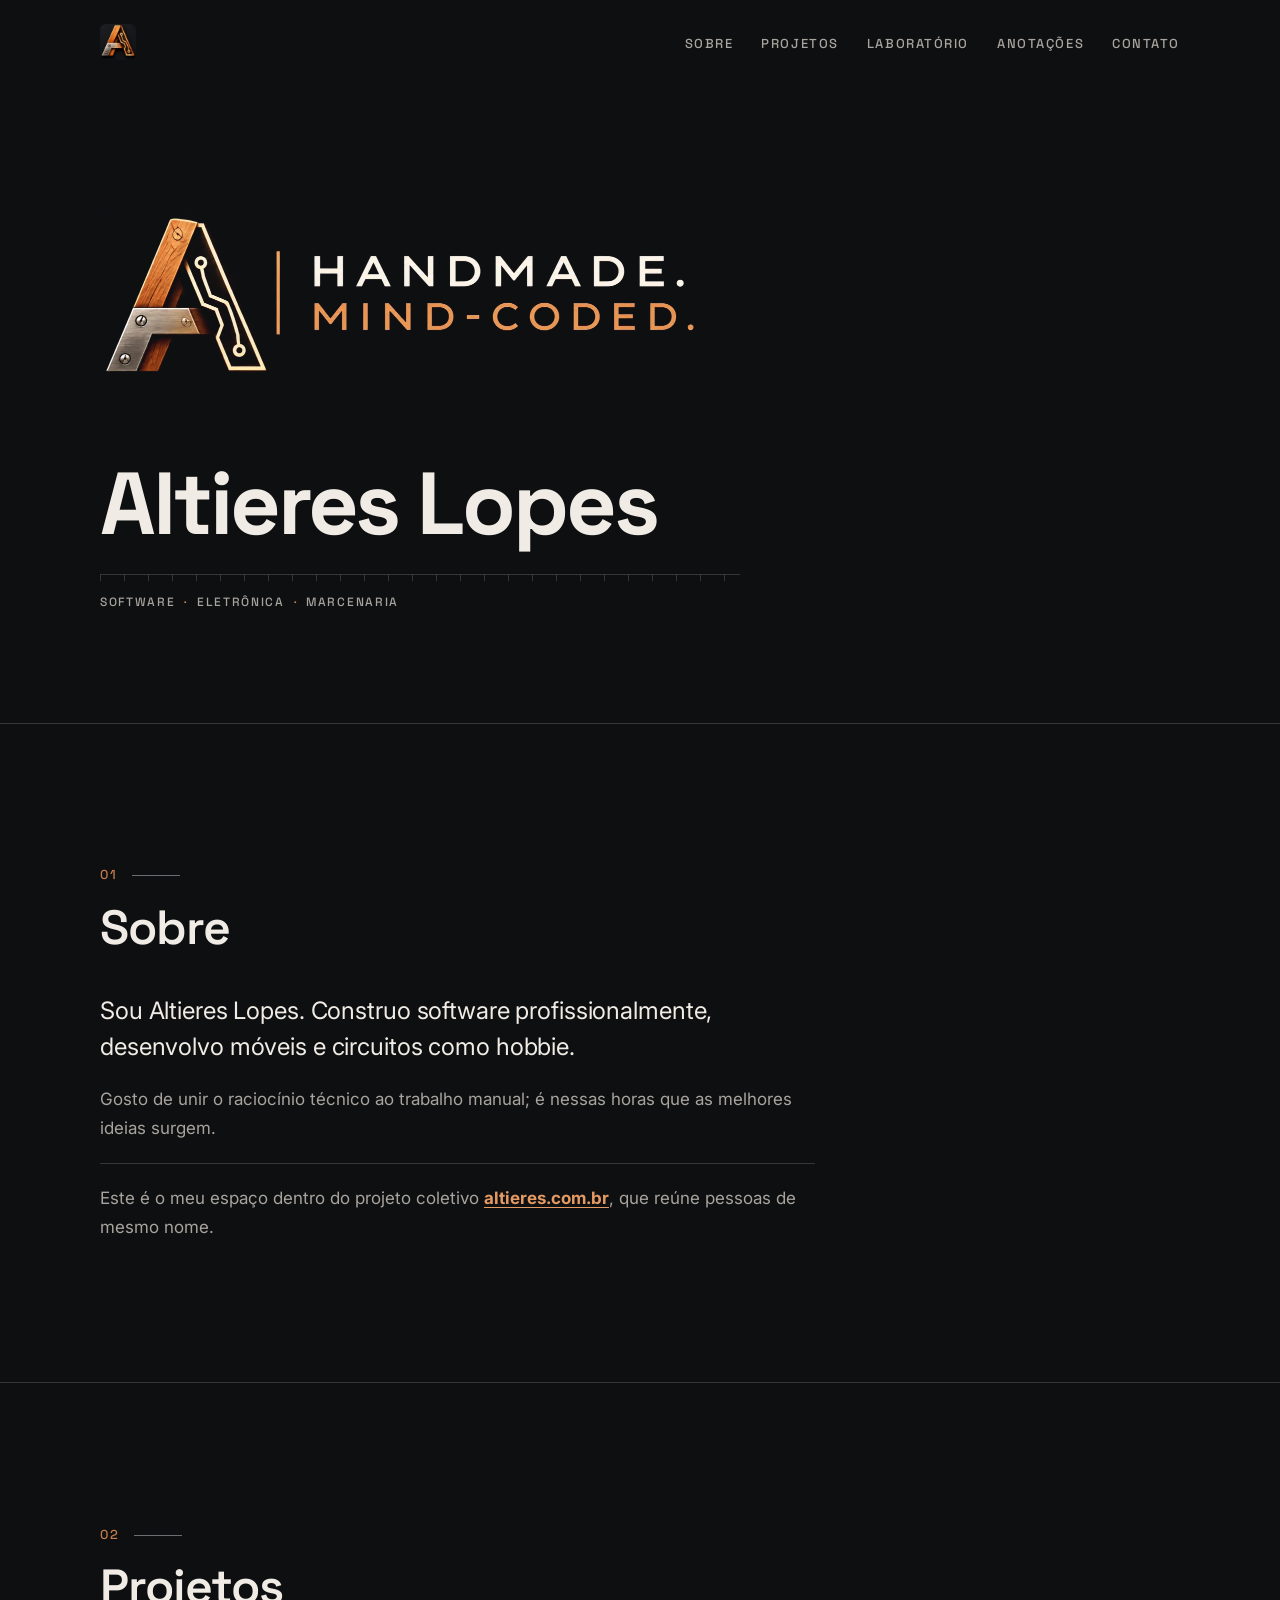
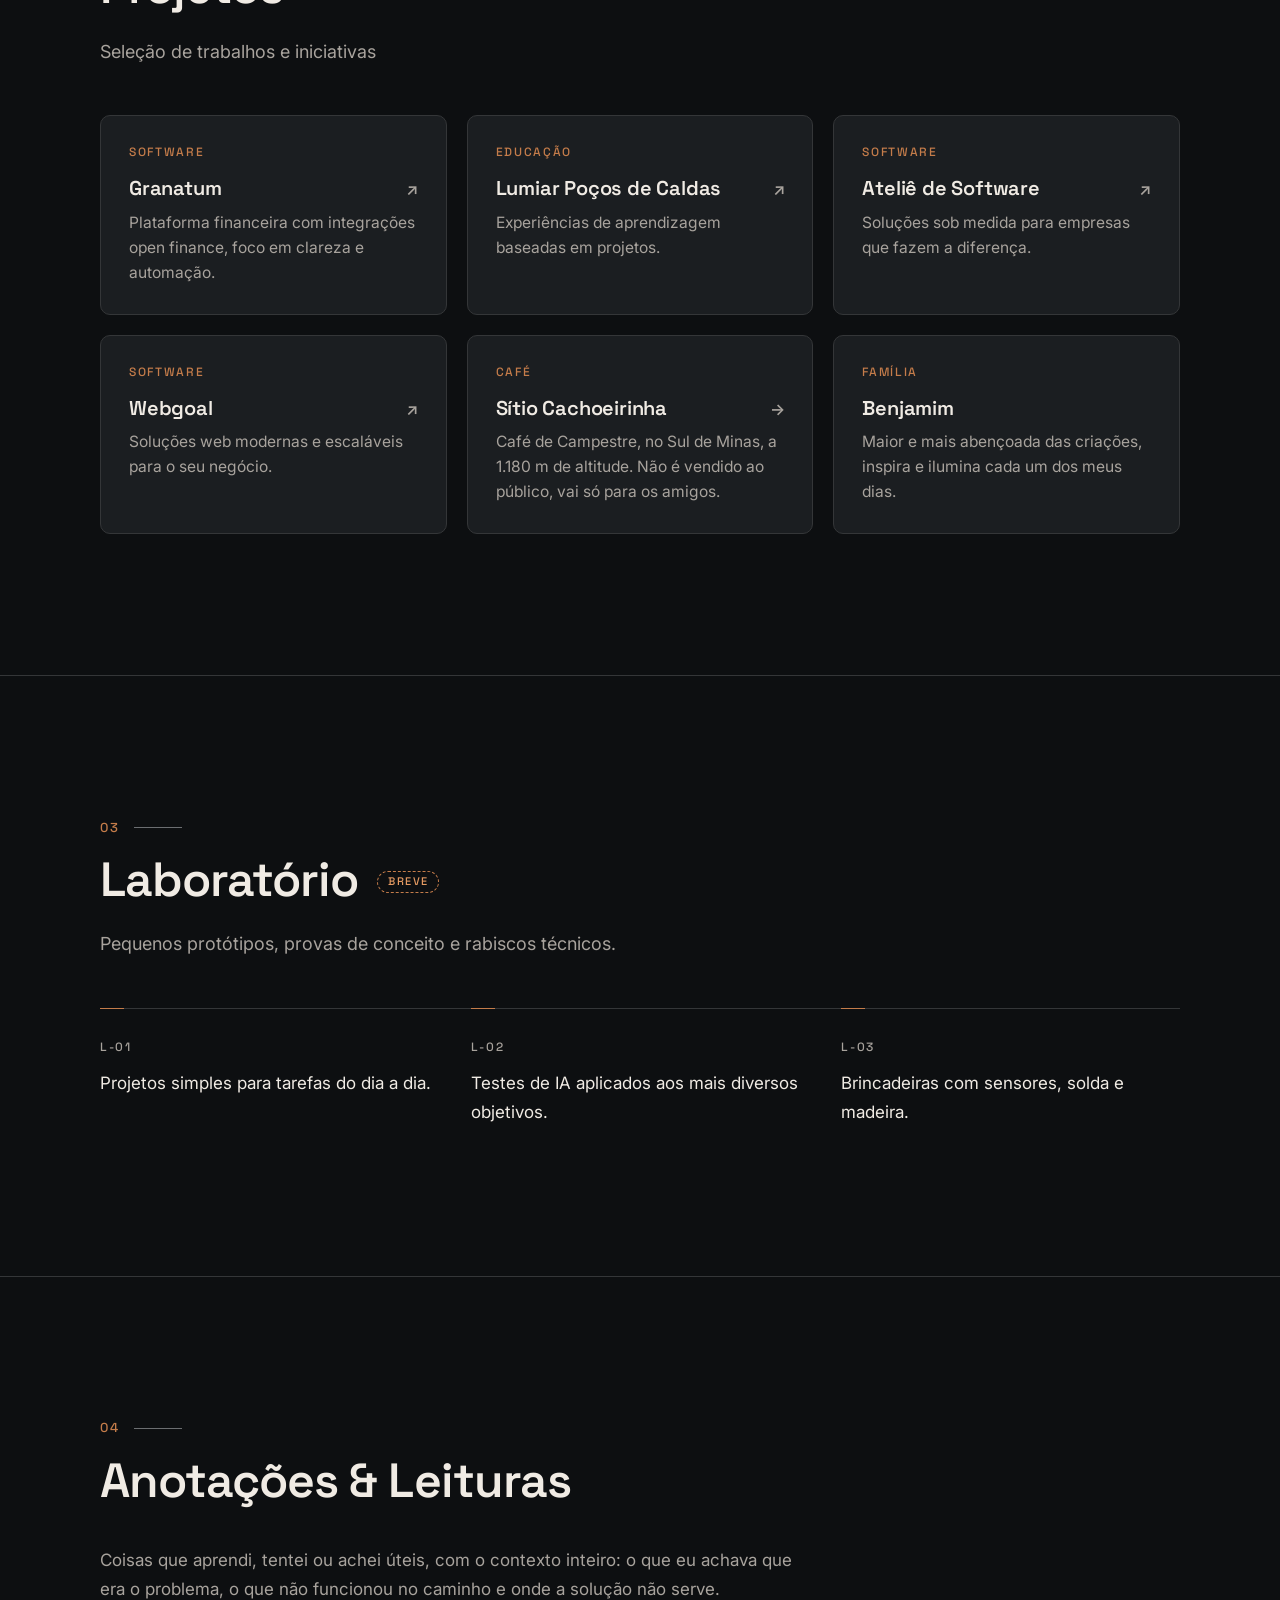
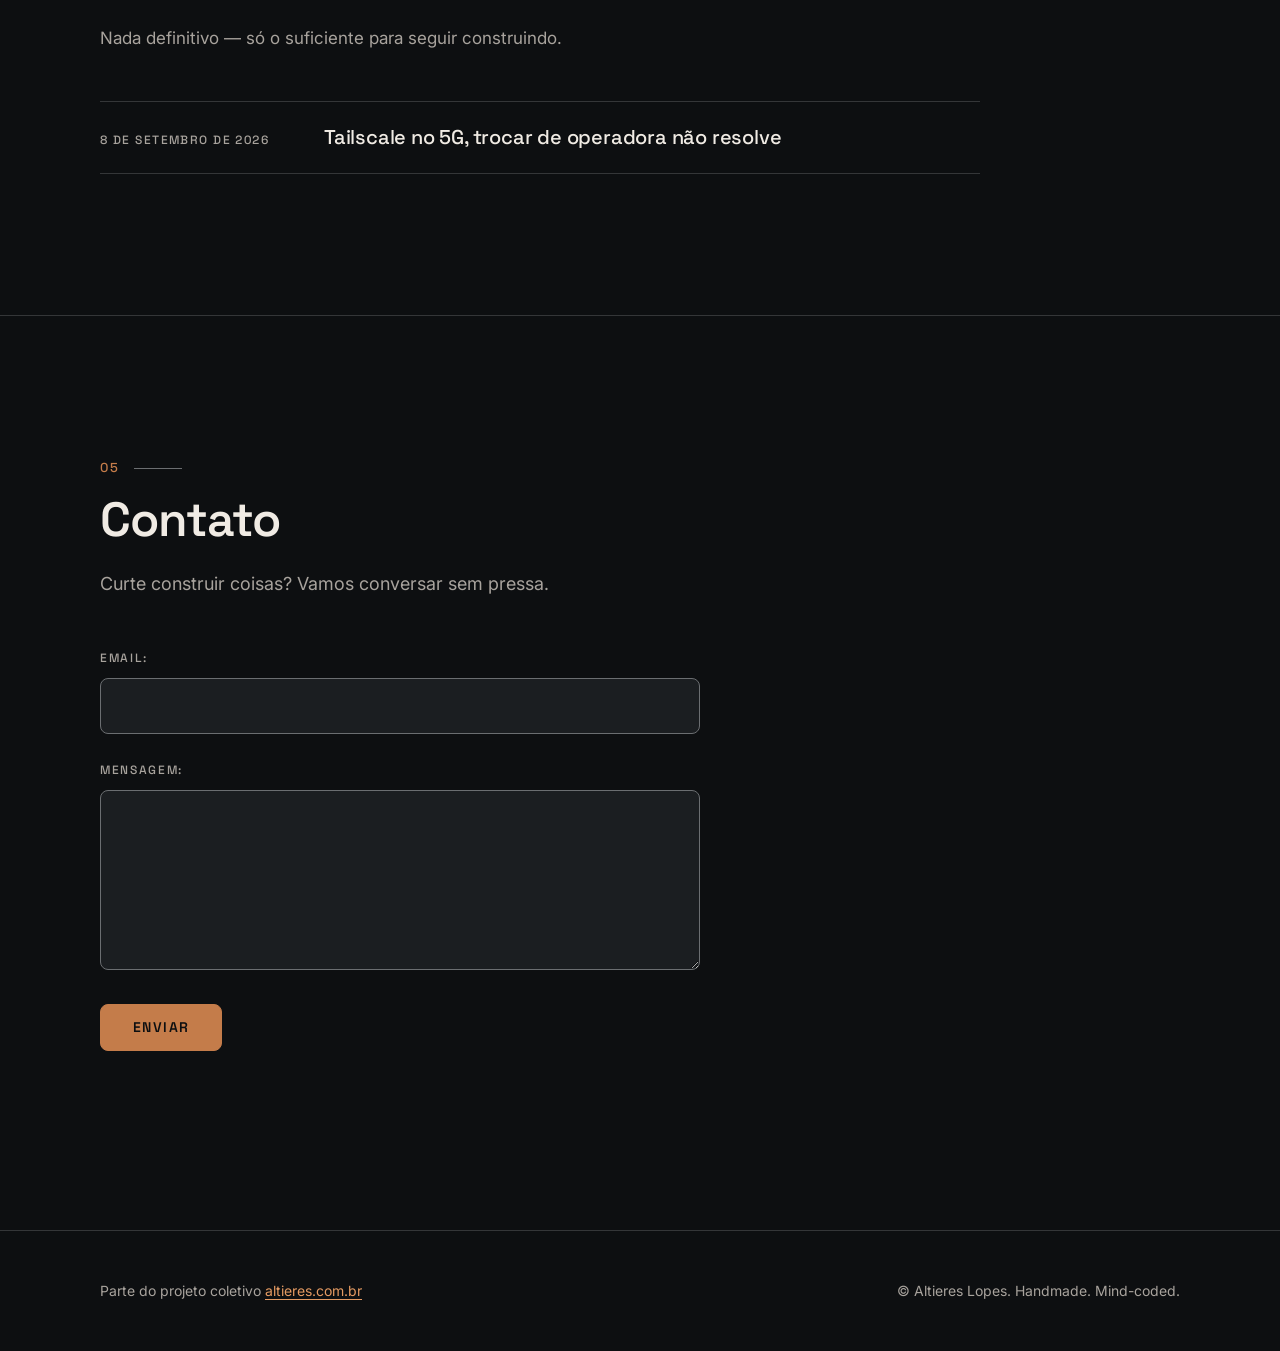
==== commit dcb08894: "Café Sítio Cachoeirinha no lugar do HODL Brews Card novo em Projetos e página própria com ficha técn" ====
--- a/index.html
+++ b/index.html
@@ -90,11 +90,11 @@
                 <h3>Webgoal <span class="card-arrow" aria-hidden="true">↗</span></h3>
                 <p>Soluções web modernas e escaláveis para o seu negócio.</p>
               </a>
-              <div class="card">
+              <a href="projetos/sitio-cachoeirinha.html" class="card">
                   <span class="label card-category">Café</span>
-                  <h3>HODL Brews</h3>
-                  <p>Café artesanal inspirado na cultura Bitcoin, edições limitadas, design próprio.</p>
-              </div>
+                  <h3>Sítio Cachoeirinha <span class="card-arrow" aria-hidden="true">→</span></h3>
+                  <p>Café de Campestre, no Sul de Minas, a 1.180 m de altitude. Não é vendido ao público, vai só para os amigos.</p>
+              </a>
               <div class="card">
                   <span class="label card-category">Família</span>
                   <h3>Benjamim</h3>
--- a/styles.css
+++ b/styles.css
@@ -697,6 +697,110 @@
     white-space: pre;
 }
 
+/* Página de produto (ex.: rótulo do café) */
+.product-label {
+    margin: 2.5rem 0 0;
+    max-width: 460px;
+}
+
+.product-label img {
+    width: 100%;
+    border-radius: 8px;
+}
+
+/* Rótulo atual + o antigo, menor, como referência */
+.label-pair {
+    display: flex;
+    align-items: flex-end;
+    gap: 1.5rem;
+    margin-top: 2.5rem;
+}
+
+.label-pair .product-label {
+    margin: 0;
+    flex: 0 1 460px;
+}
+
+.label-pair .product-label-old {
+    flex: 0 1 170px;
+}
+
+@media (max-width: 600px) {
+    .label-pair {
+        flex-direction: column;
+        align-items: flex-start;
+    }
+
+    .label-pair .product-label {
+        flex: none;
+        width: 100%;
+    }
+
+    .label-pair .product-label-old {
+        width: 45%;
+    }
+}
+
+.post figcaption {
+    margin-top: 0.75rem;
+    font-size: 0.875rem;
+    color: var(--text-secondary);
+}
+
+/* Ficha técnica: linhas finas, rótulo em caixa-alta à esquerda */
+.spec-list {
+    margin: 2rem 0 0;
+    border-top: 1px solid var(--border);
+}
+
+.spec-list div {
+    display: grid;
+    grid-template-columns: 9rem 1fr;
+    gap: 1rem;
+    align-items: baseline;
+    padding: 0.8rem 0;
+    border-bottom: 1px solid var(--border);
+}
+
+.spec-list dt {
+    font-family: var(--font-display);
+    font-size: 0.75rem;
+    font-weight: 500;
+    letter-spacing: 0.14em;
+    text-transform: uppercase;
+    color: var(--text-secondary);
+}
+
+.spec-list dd {
+    color: var(--text-primary);
+}
+
+/* Fotos: a primeira ocupa a largura toda, as outras lado a lado */
+.photo-grid {
+    display: grid;
+    grid-template-columns: 1fr 1fr;
+    gap: 1.25rem;
+}
+
+.photo-grid figure {
+    margin: 0;
+}
+
+.photo-grid .photo-wide {
+    grid-column: 1 / -1;
+}
+
+.photo-grid img {
+    width: 100%;
+    border-radius: 8px;
+}
+
+@media (max-width: 600px) {
+    .photo-grid {
+        grid-template-columns: 1fr;
+    }
+}
+
 @media (max-width: 600px) {
     .post pre { padding: 0.75rem 0.9rem; }
     .post pre code { font-size: 0.78rem; }
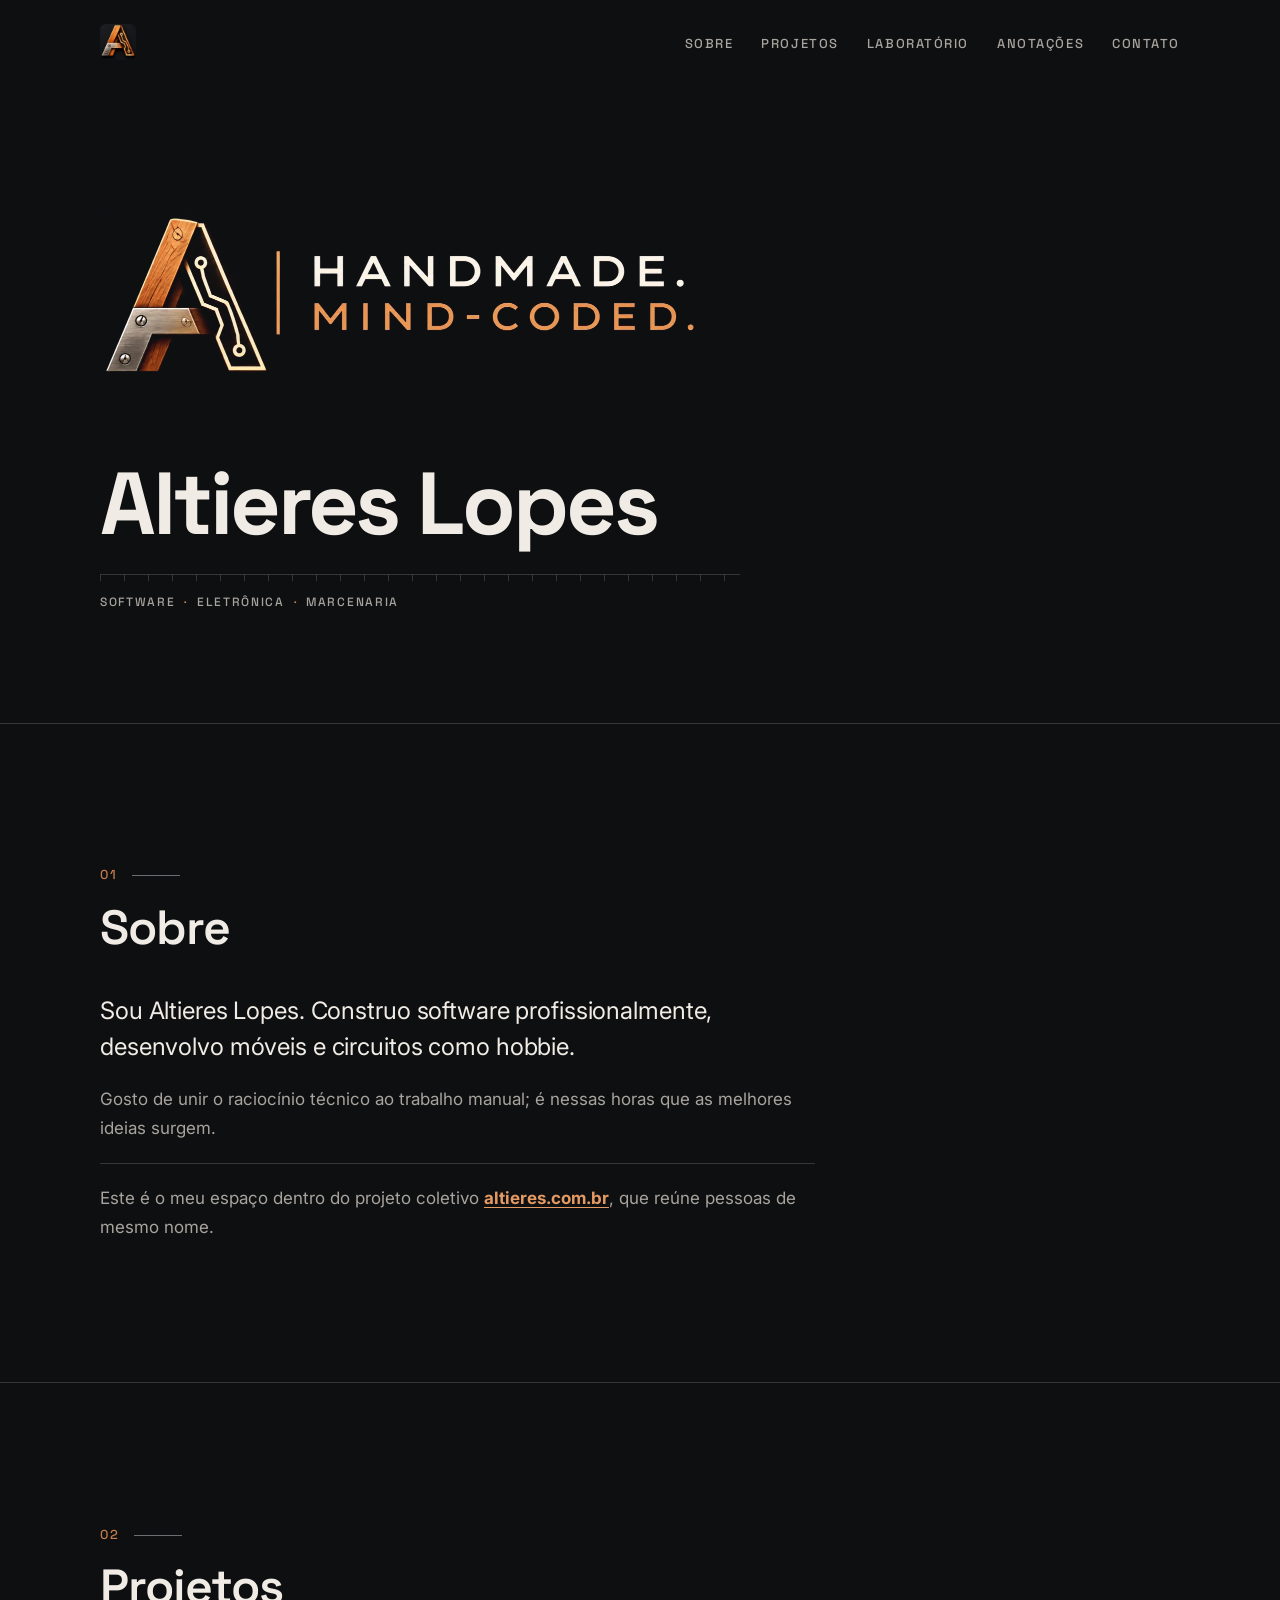
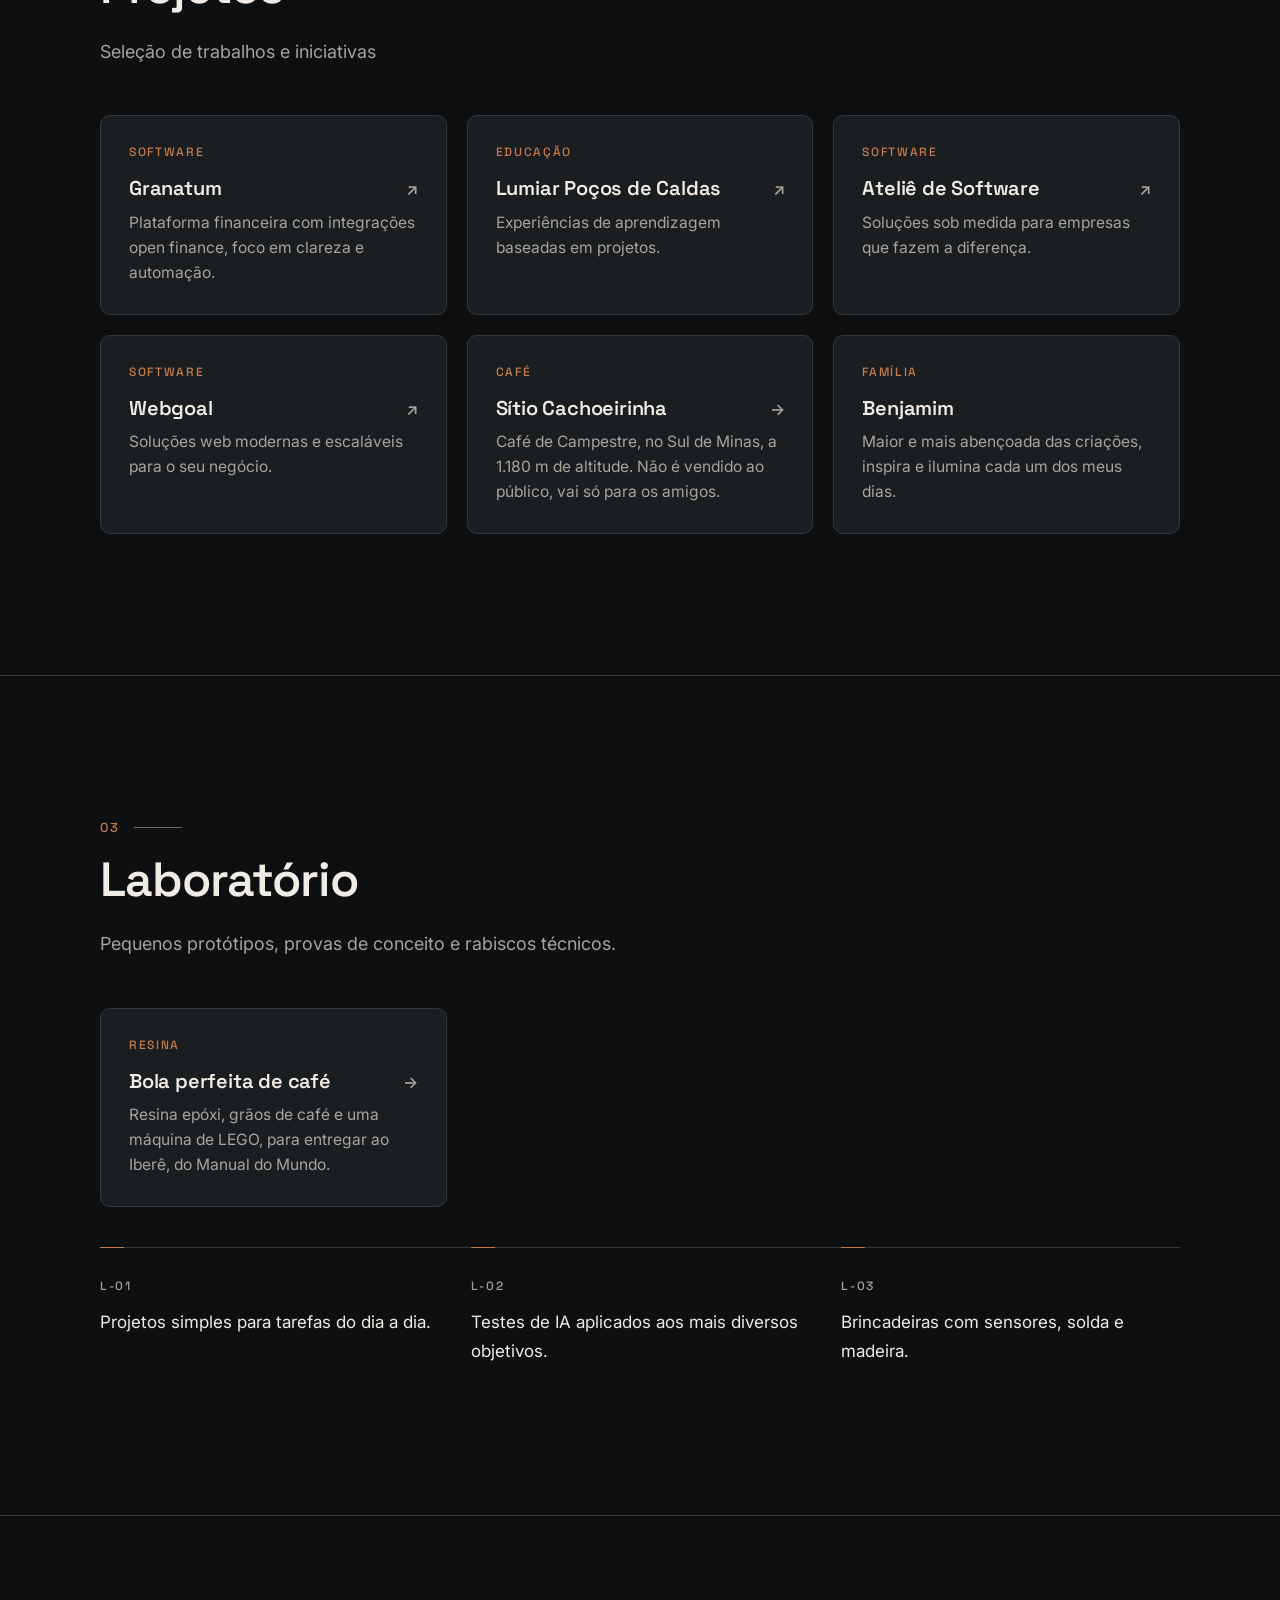
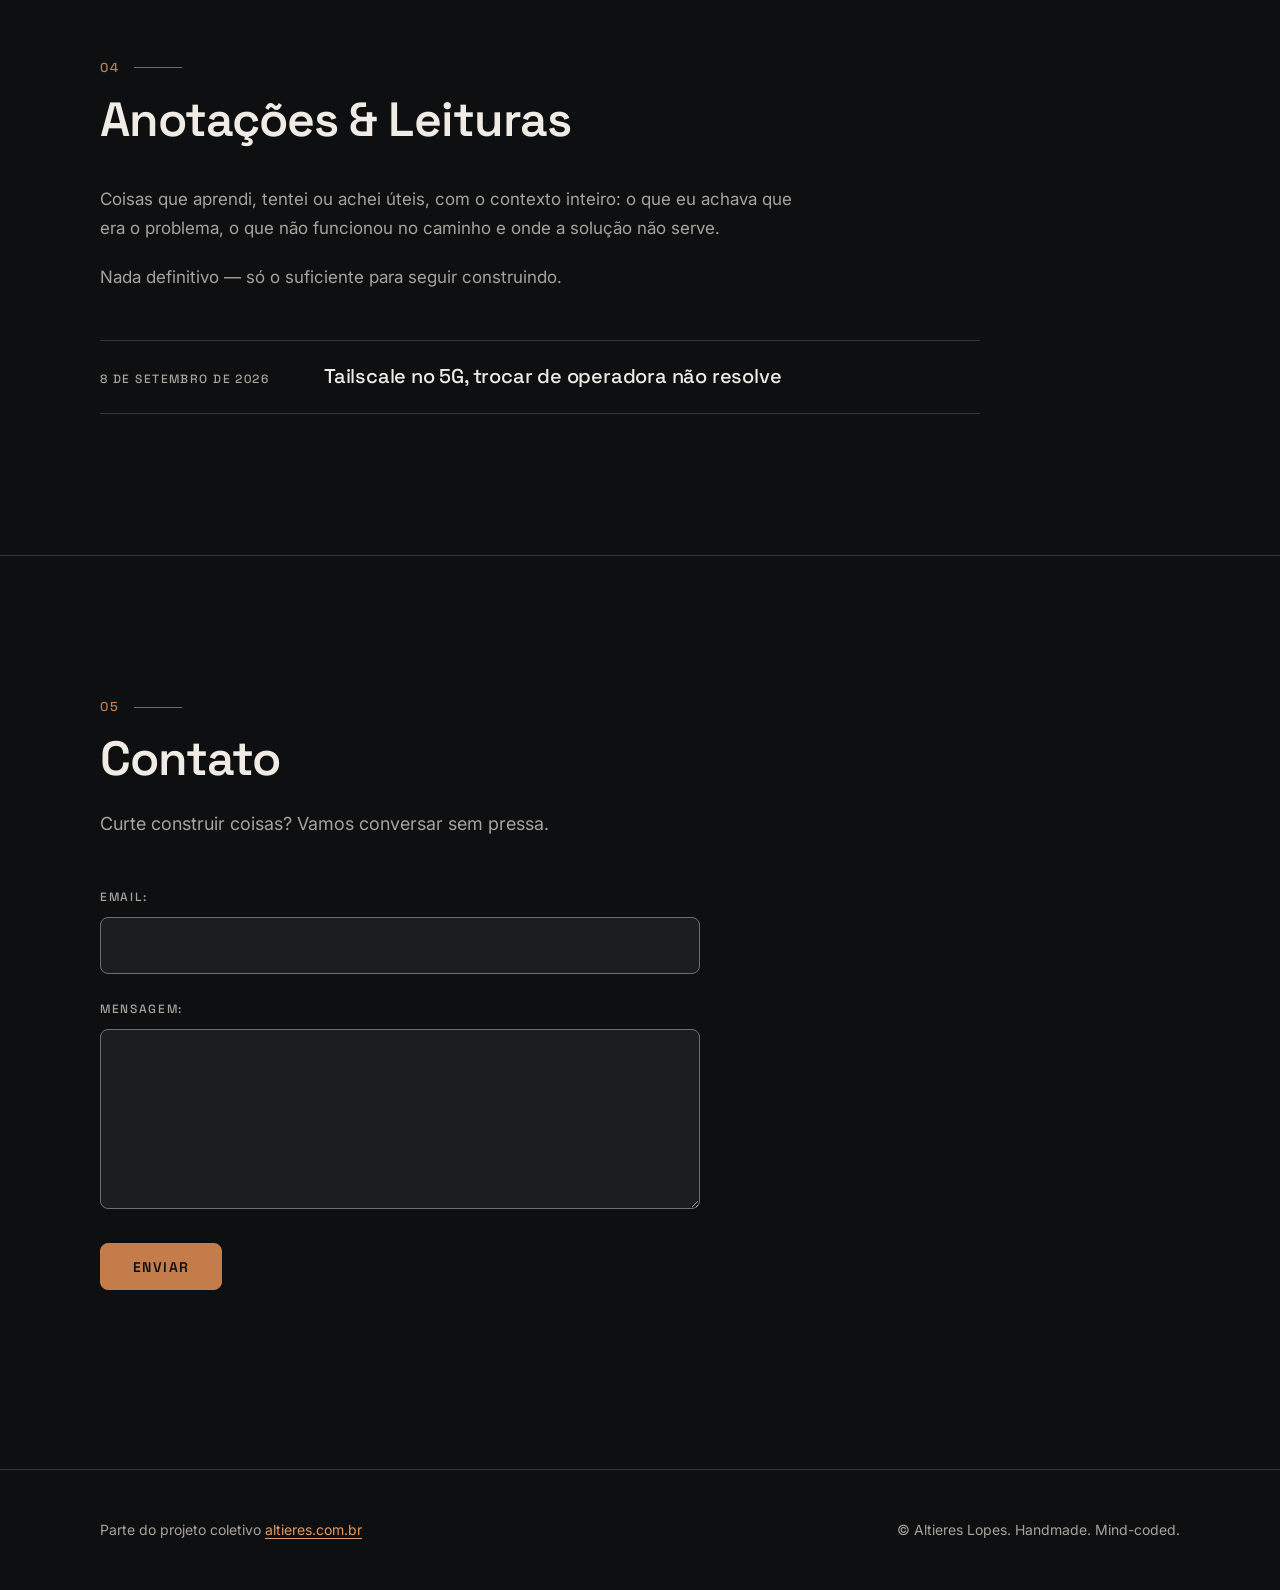
==== commit 0954f1d5: "Laboratório: bola perfeita de café Co-Authored-By: Claude Opus 5.5 <noreply@anthropic.com> Claude-Se" ====
--- a/index.html
+++ b/index.html
@@ -109,9 +109,16 @@
         <div class="container">
             <div class="section-head">
                 <span class="section-index" aria-hidden="true">03</span>
-                <h2>Laboratório <span class="badge">breve</span></h2>
+                <h2>Laboratório</h2>
             </div>
             <p class="section-intro">Pequenos protótipos, provas de conceito e rabiscos técnicos.</p>
+            <div class="projects-grid lab-projects">
+              <a href="laboratorio/bola-de-cafe.html" class="card">
+                  <span class="label card-category">Resina</span>
+                  <h3>Bola perfeita de café <span class="card-arrow" aria-hidden="true">→</span></h3>
+                  <p>Resina epóxi, grãos de café e uma máquina de LEGO, para entregar ao Iberê, do Manual do Mundo.</p>
+              </a>
+            </div>
             <ol class="lab-list">
                 <li>Projetos simples para tarefas do dia a dia.</li>
                 <li>Testes de IA aplicados aos mais diversos objetivos.</li>
--- a/styles.css
+++ b/styles.css
@@ -363,6 +363,10 @@
     top: -0.2em;
 }
 
+.lab-projects {
+    margin-bottom: 2.5rem;
+}
+
 .lab-list {
     list-style: none;
     counter-reset: lab;
@@ -801,6 +805,28 @@
     }
 }
 
+/* Foto solta no meio do texto */
+.post-photo {
+    margin: 2rem 0 2.25rem;
+}
+
+.post-photo img {
+    width: 100%;
+    border-radius: 8px;
+}
+
+.post-photo-portrait {
+    max-width: 420px;
+}
+
+.post figcaption a {
+    color: var(--accent);
+}
+
+.post figcaption a:hover {
+    color: var(--accent-hover);
+}
+
 @media (max-width: 600px) {
     .post pre { padding: 0.75rem 0.9rem; }
     .post pre code { font-size: 0.78rem; }
